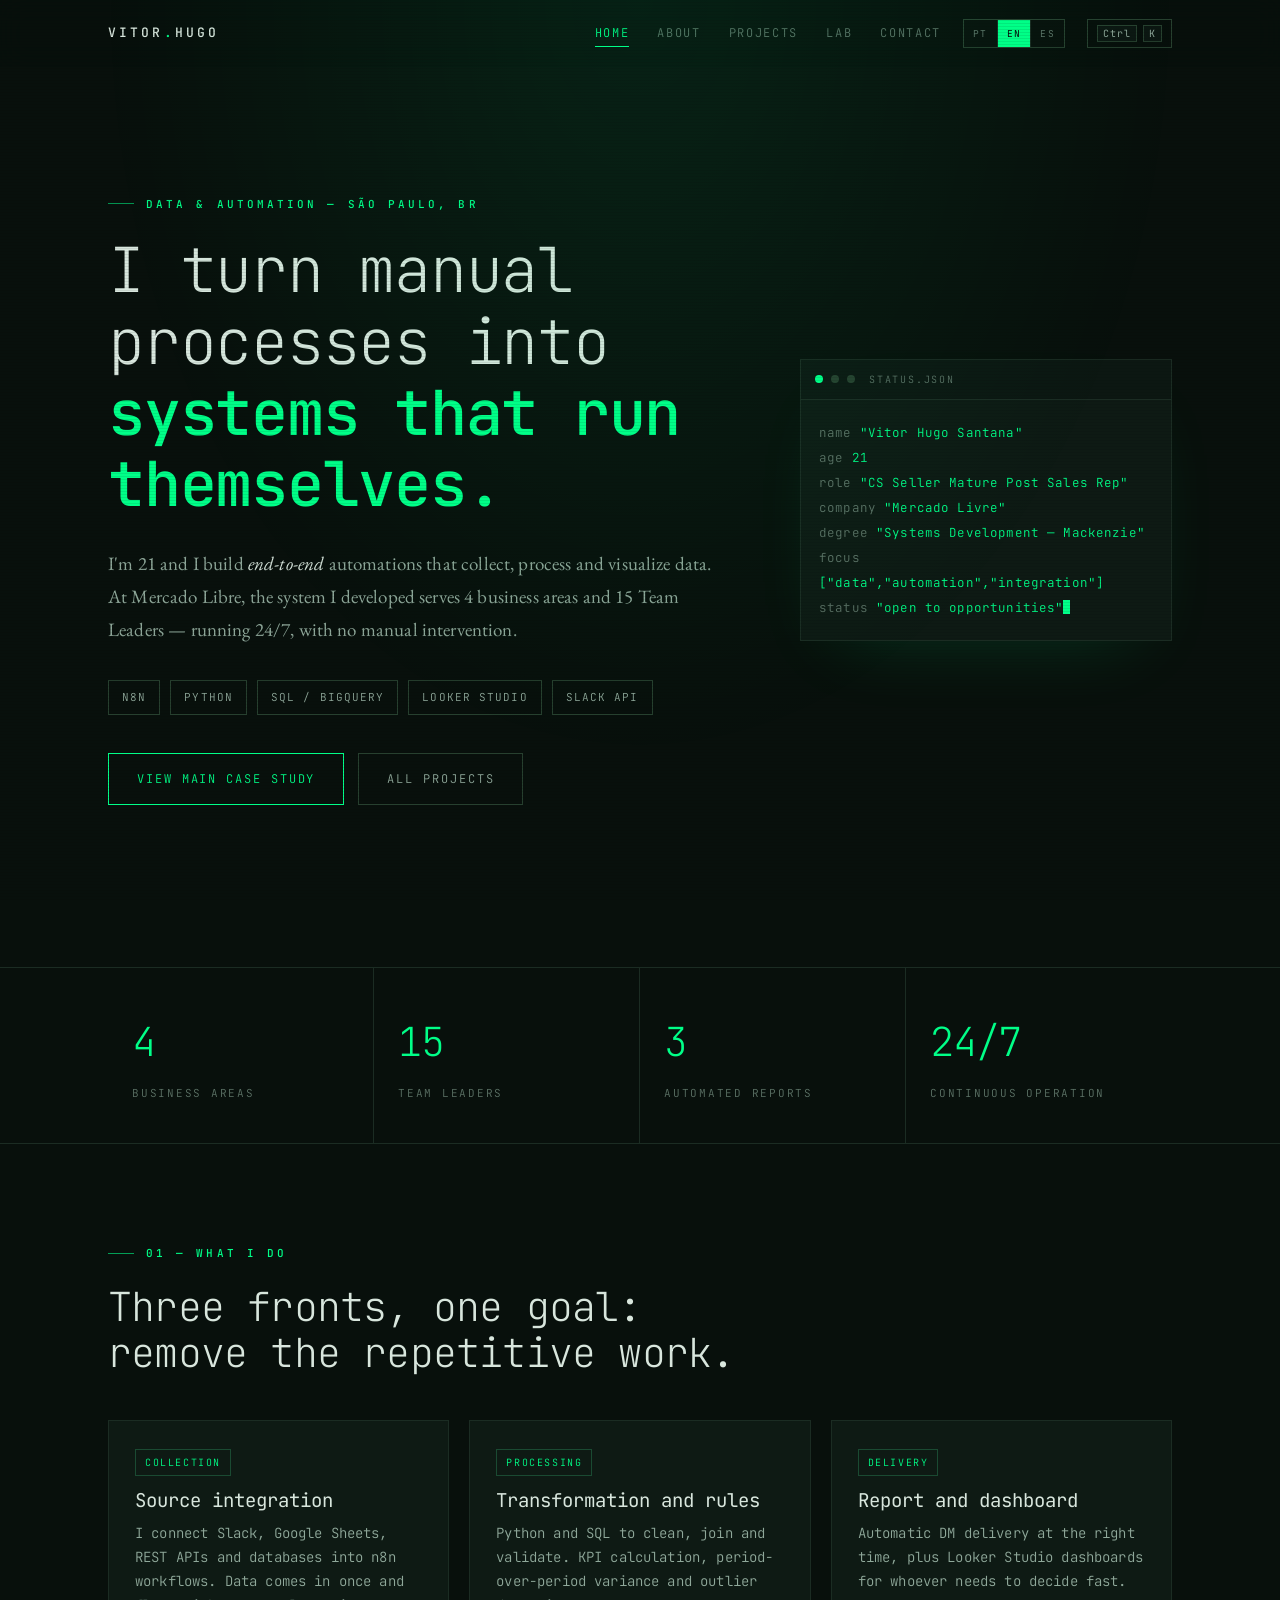
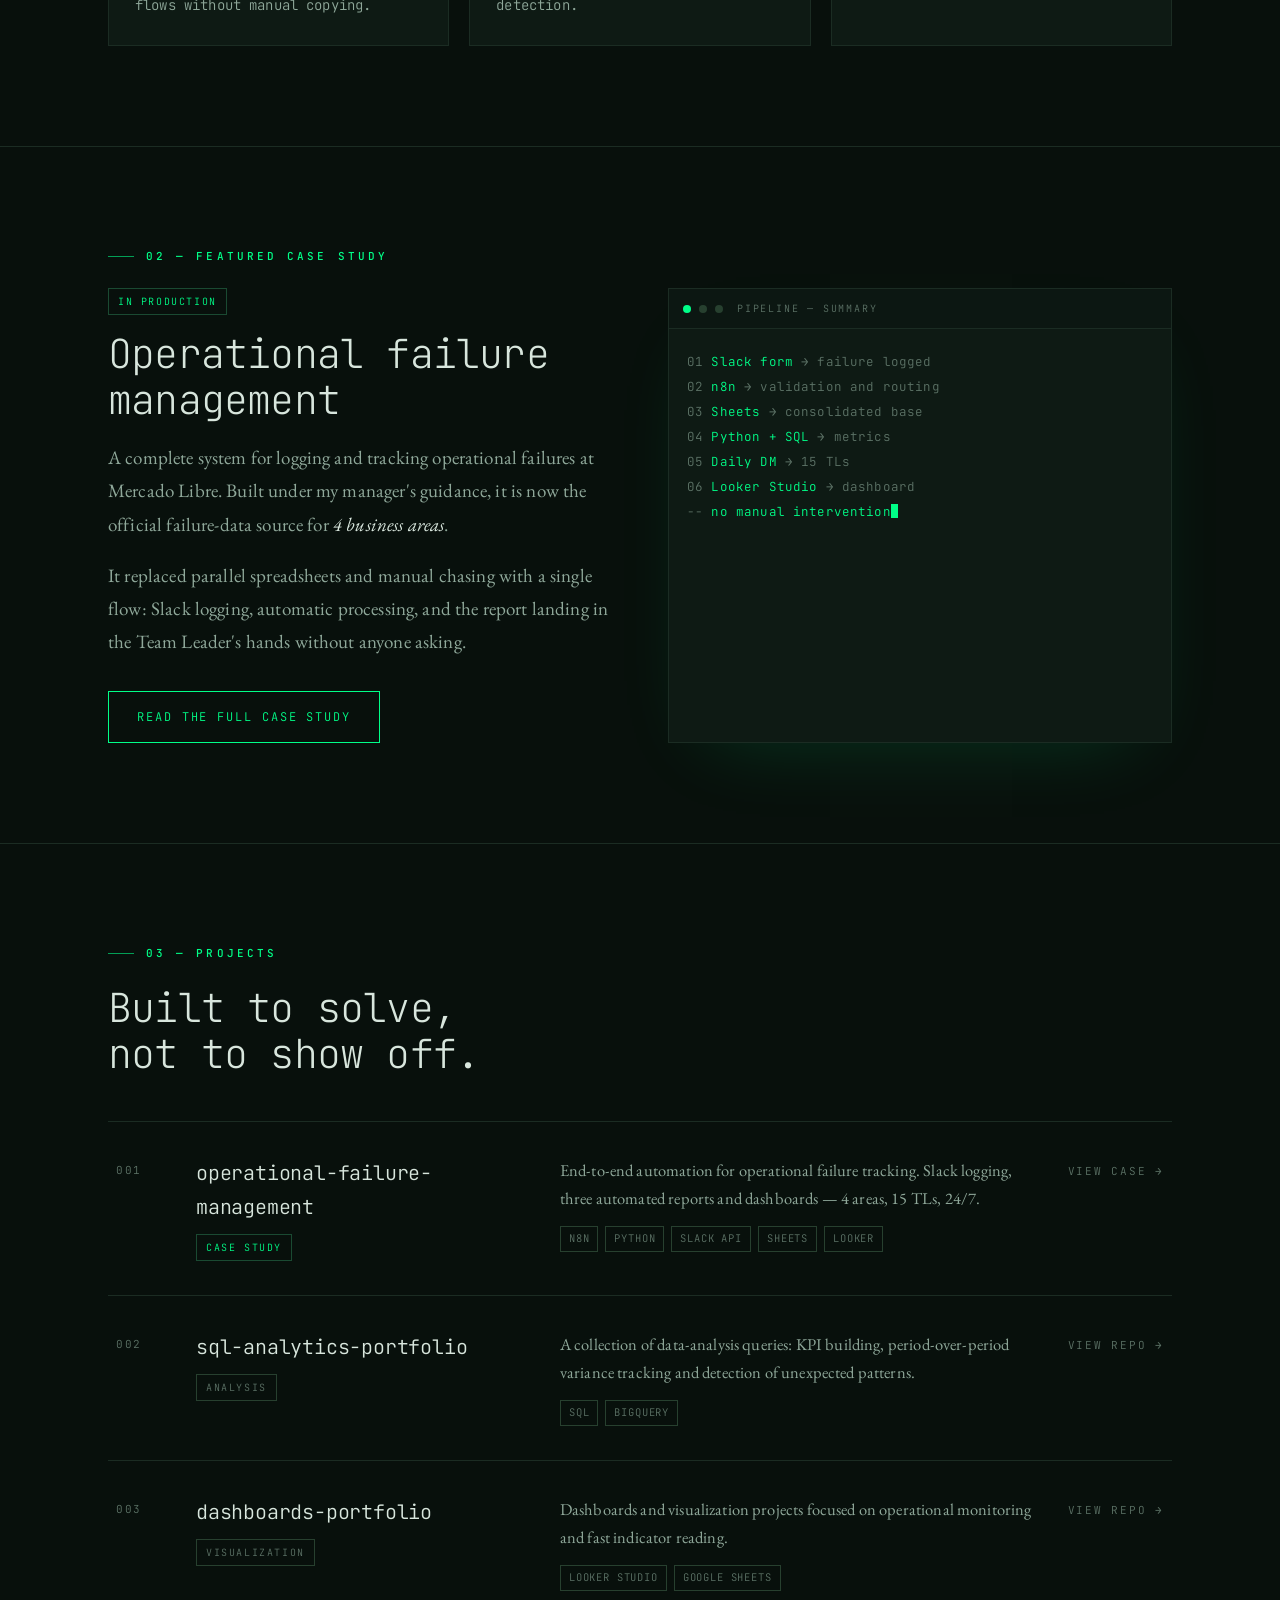
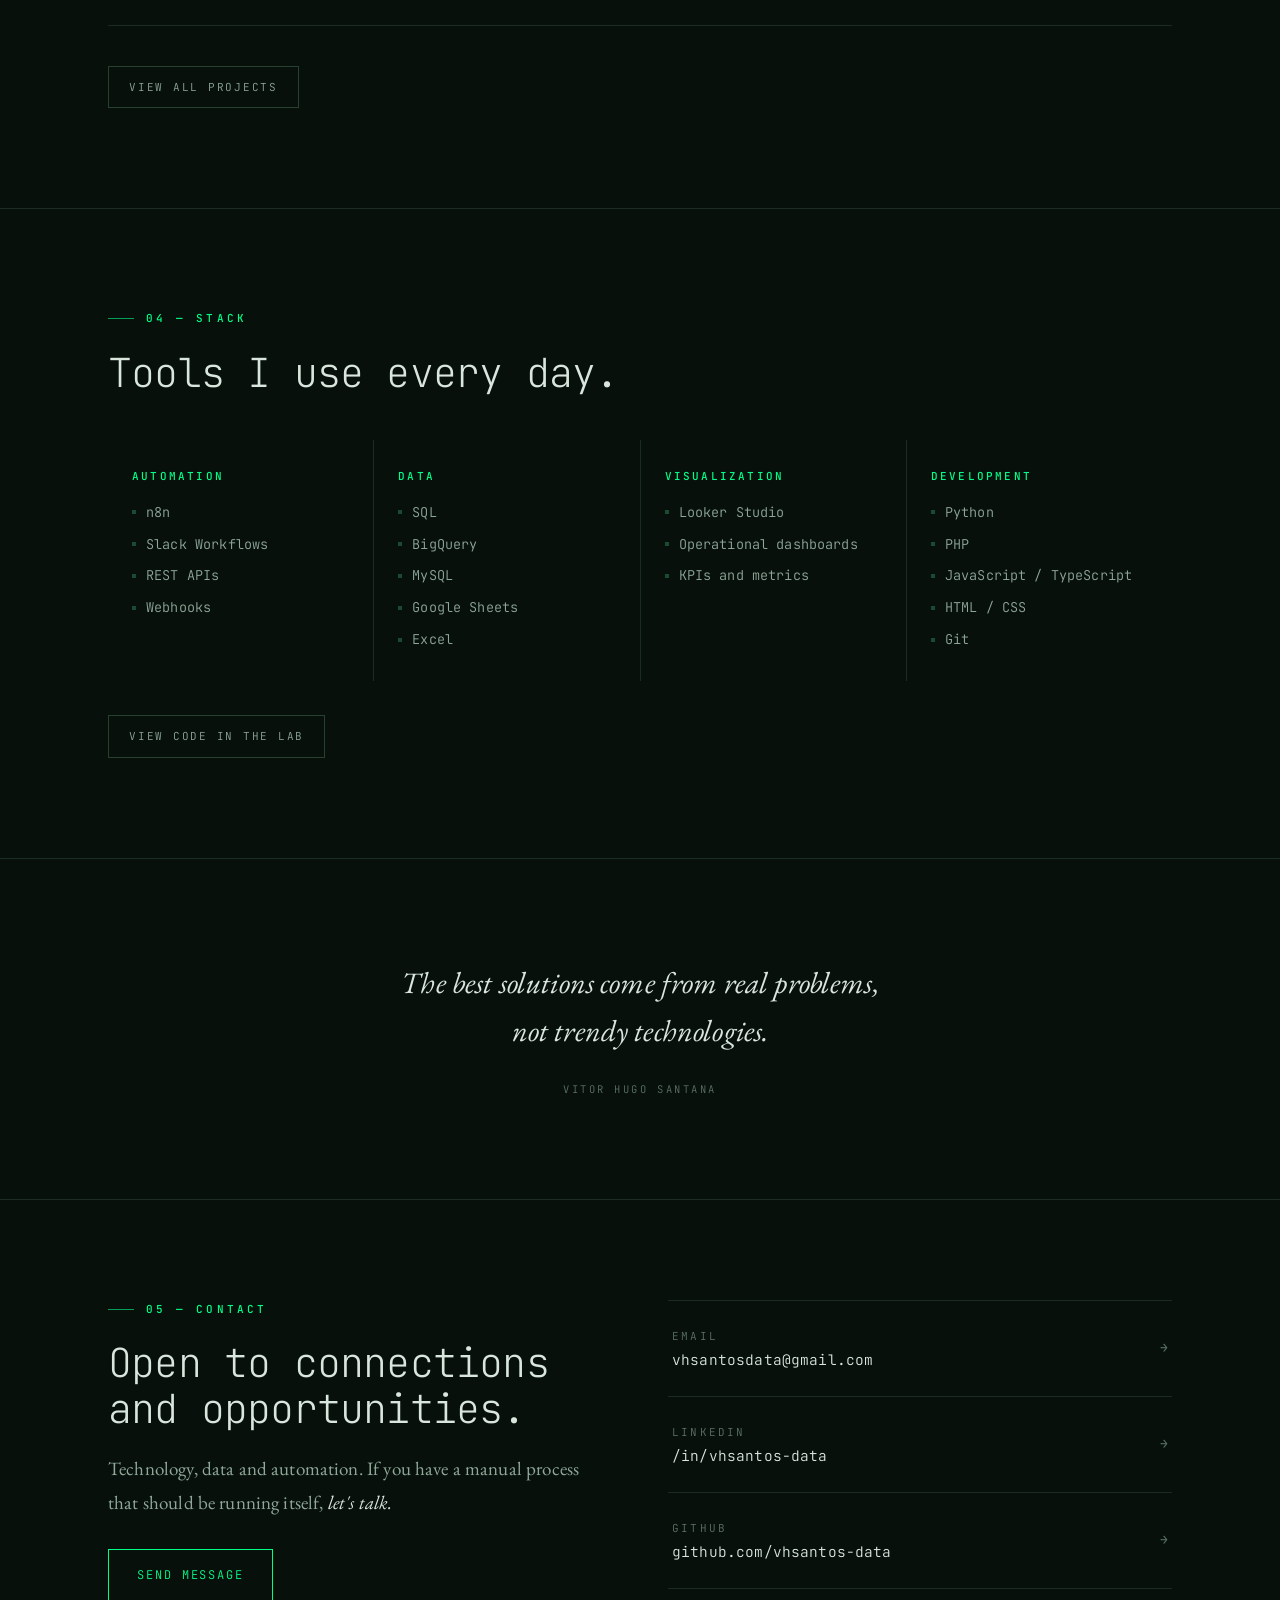
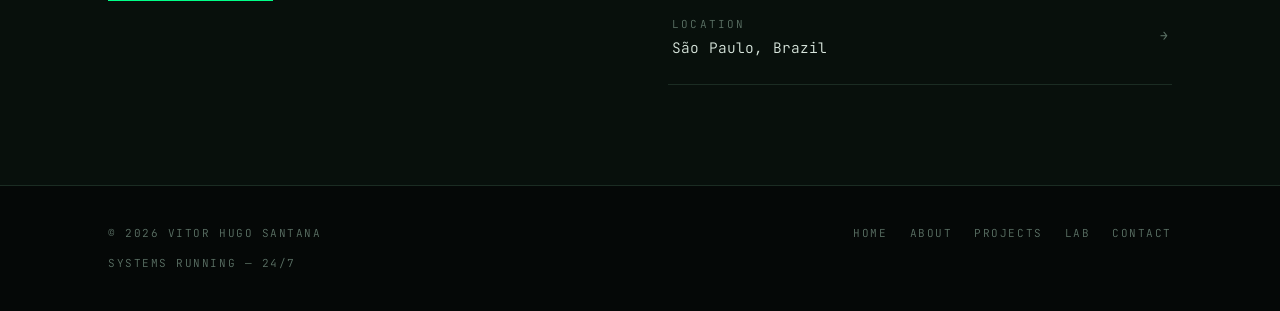
==== index.html @ fd53787e "feat: site do portfolio" ====
<!DOCTYPE html>
<html lang="pt-BR">
<head>
<meta charset="UTF-8">
<meta name="viewport" content="width=device-width, initial-scale=1">
<title>Vitor Hugo Santana — Dados &amp; Automação</title>
<meta name="description" content="Desenvolvedor focado em dados e automação. Transformo processos manuais em sistemas que rodam sozinhos. n8n, Python, SQL, BigQuery, Looker Studio.">
<meta name="author" content="Vitor Hugo Santana">
<meta name="theme-color" content="#08100c">
<link rel="canonical" href="https://vhsantos-data.github.io/">
<meta property="og:title" content="Vitor Hugo Santana — Dados &amp; Automação">
<meta property="og:description" content="Sistemas de automação end-to-end: n8n, Python, SQL, BigQuery, Looker Studio.">
<meta property="og:type" content="website">
<meta property="og:url" content="https://vhsantos-data.github.io/">
<meta property="og:image" content="https://vhsantos-data.github.io/assets/og.png">
<meta property="og:locale" content="pt_BR">
<meta name="twitter:card" content="summary_large_image">
<link rel="preconnect" href="https://fonts.googleapis.com">
<link rel="preconnect" href="https://fonts.gstatic.com" crossorigin>
<link href="https://fonts.googleapis.com/css2?family=JetBrains+Mono:wght@200;300;400;500;700&family=EB+Garamond:ital,wght@0,400;0,500;1,400&display=swap" rel="stylesheet">
<link rel="stylesheet" href="assets/css/core.css">
<link rel="stylesheet" href="/assets/css/fun.css">
<script src="/assets/js/fun.js" defer></script>
</head>
<body data-email="vhsantosdata@gmail.com">

<a href="#main" class="skip">Pular para o conteúdo</a>
<div id="prog"></div>

<header id="hd">
  <div class="wrap navbar">
    <a href="index.html" class="brand">VITOR<span>.</span>HUGO</a>
    <nav class="navlinks" id="nav">
      <a href="index.html">Home</a>
      <a href="sobre.html">Sobre</a>
      <a href="projetos.html">Projetos</a>
      <a href="lab.html">Lab</a>
      <a href="contato.html">Contato</a>
    </nav>
    <button class="kbd-hint" data-cmdk-open type="button" aria-label="Abrir navegação rápida">
      <kbd>Ctrl</kbd><kbd>K</kbd>
    </button>
    <button class="burger" id="burger" aria-label="Abrir menu" aria-expanded="false">
      <i></i><i></i><i></i>
    </button>
  </div>
</header>

<main id="main">

 <!-- ============ HERO ============ -->
  <section class="hero" id="top">
    <div class="wrap hero-grid">
      <div>
        <div class="eyebrow rv">Dados &amp; Automação — São Paulo, BR</div>
        <h1 class="rv" data-d="1">
          Transformo processos manuais em
          <b>sistemas que rodam sozinhos.</b>
        </h1>
        <p class="lead rv" data-d="2">
          Tenho 21 anos e construo automações <em>end-to-end</em> que coletam, processam e
          visualizam dados. No Mercado Livre, o sistema que desenvolvi atende
          4 áreas da operação e 15 Team Leaders — rodando 24/7, sem intervenção manual.
        </p>
        <div class="hero-meta rv" data-d="2">
          <span class="chip">n8n</span>
          <span class="chip">Python</span>
          <span class="chip">SQL / BigQuery</span>
          <span class="chip">Looker Studio</span>
          <span class="chip">Slack API</span>
        </div>
        <div class="cta-row rv" data-d="3">
          <a class="btn" href="cases/falhas-operacionais.html"><span>Ver o case principal</span></a>
          <a class="btn ghost" href="projetos.html"><span>Todos os projetos</span></a>
        </div>
      </div>

      <div class="terminal rv" data-d="2">
        <div class="term-bar">
          <span class="dot on"></span><span class="dot"></span><span class="dot"></span>
          <span class="term-title">status.json</span>
        </div>
        <div class="term-body">
          <div><span class="k">nome</span> <span class="v">"Vitor Hugo Santana"</span></div>
          <div><span class="k">idade</span> <span class="v">21</span></div>
          <div><span class="k">cargo</span> <span class="v">"CS Seller Mature Post Sales Rep"</span></div>
          <div><span class="k">empresa</span> <span class="v">"Mercado Livre"</span></div>
          <div><span class="k">curso</span> <span class="v">"Desenv. de Sistemas — Mackenzie"</span></div>
          <div><span class="k">foco</span> <span class="v">["dados","automação","integração"]</span></div>
          <div><span class="k">status</span> <span class="v">"aberto a oportunidades"</span><span class="caret"></span></div>
        </div>
      </div>
    </div>
  </section>

  <!-- ============ MÉTRICAS ============ -->
  <section class="metrics">
    <div class="wrap">
      <div class="metrics-grid">
        <div class="metric rv">
          <div class="num" data-count="4">0</div>
          <div class="lbl">Áreas atendidas</div>
        </div>
        <div class="metric rv" data-d="1">
          <div class="num" data-count="15">0</div>
          <div class="lbl">Team Leaders</div>
        </div>
        <div class="metric rv" data-d="2">
          <div class="num" data-count="3">0</div>
          <div class="lbl">Relatórios automáticos</div>
        </div>
        <div class="metric rv" data-d="3">
          <div class="num" data-count="24" data-suffix="/7">0</div>
          <div class="lbl">Operação contínua</div>
        </div>
      </div>
    </div>
  </section>

  <!-- ============ O QUE EU FAÇO ============ -->
  <section>
    <div class="wrap">
      <div class="eyebrow rv">01 — O que eu faço</div>
      <h2 class="rv" data-d="1">Três frentes, um objetivo:<br>remover o trabalho repetitivo.</h2>

      <div class="grid-3 rv" data-d="2" style="margin-top:44px">
        <div class="card">
          <span class="tag">Coleta</span>
          <h3 style="margin-top:14px">Integração de fontes</h3>
          <p>
            Conecto Slack, Google Sheets, APIs REST e bancos de dados em fluxos
            no n8n. O dado entra uma vez e circula sem cópia manual.
          </p>
        </div>
        <div class="card">
          <span class="tag">Processamento</span>
          <h3 style="margin-top:14px">Tratamento e regras</h3>
          <p>
            Python e SQL para limpar, cruzar e validar. Cálculo de KPIs,
            variação entre períodos e detecção de padrões fora da curva.
          </p>
        </div>
        <div class="card">
          <span class="tag">Entrega</span>
          <h3 style="margin-top:14px">Relatório e dashboard</h3>
          <p>
            Envio automático por DM no horário certo e dashboards em Looker
            Studio para quem precisa decidir rápido.
          </p>
        </div>
      </div>
    </div>
  </section>

  <!-- ============ CASE DESTAQUE ============ -->
  <section style="border-top:1px solid var(--line)">
    <div class="wrap">
      <div class="eyebrow rv">02 — Case em destaque</div>

      <div class="about-grid rv" data-d="1" style="margin-top:10px">
        <div>
          <span class="tag">Em produção</span>
          <h2 style="margin-top:16px">Gestão de falhas operacionais</h2>
          <p class="lead">
            Sistema completo de registro e acompanhamento de falhas no Mercado Livre.
            Desenvolvido com direcionamento do meu gestor, hoje é a fonte oficial de
            dados de falha de <em>4 áreas da operação</em>.
          </p>
          <p class="lead">
            Substituiu planilhas paralelas e cobrança manual por um fluxo único:
            registro via Slack, processamento automático e relatório na mão do
            Team Leader sem ninguém pedir.
          </p>
          <div class="cta-row" style="margin-top:32px">
            <a class="btn" href="cases/falhas-operacionais.html"><span>Ler o case completo</span></a>
          </div>
        </div>

        <div class="terminal">
          <div class="term-bar">
            <span class="dot on"></span><span class="dot"></span><span class="dot"></span>
            <span class="term-title">pipeline — resumo</span>
          </div>
          <div class="term-body">
            <div><span class="k">01</span> <span class="v">Slack form</span> <span class="k">→ registro da falha</span></div>
            <div><span class="k">02</span> <span class="v">n8n</span> <span class="k">→ validação e roteamento</span></div>
            <div><span class="k">03</span> <span class="v">Sheets</span> <span class="k">→ base consolidada</span></div>
            <div><span class="k">04</span> <span class="v">Python + SQL</span> <span class="k">→ métricas</span></div>
            <div><span class="k">05</span> <span class="v">DM diária</span> <span class="k">→ 15 TLs</span></div>
            <div><span class="k">06</span> <span class="v">Looker Studio</span> <span class="k">→ dashboard</span></div>
            <div><span class="k">--</span> <span class="v">sem intervenção manual</span><span class="caret"></span></div>
          </div>
        </div>
      </div>
    </div>
  </section>

  <!-- ============ PROJETOS (prévia) ============ -->
  <section style="border-top:1px solid var(--line)">
    <div class="wrap">
      <div class="eyebrow rv">03 — Projetos</div>
      <h2 class="rv" data-d="1">Construído para resolver,<br>não para demonstrar.</h2>

      <div class="proj-list rv" data-d="2" style="margin-top:44px">

        <a class="proj" href="cases/falhas-operacionais.html">
          <div class="proj-idx">001</div>
          <div>
            <div class="proj-title">operational-failure-management</div>
            <span class="tag" style="margin-top:10px">Case study</span>
          </div>
          <div>
            <p class="proj-desc">
              Automação end-to-end para rastreamento de falhas operacionais.
              Registro via Slack, três relatórios automáticos e dashboards —
              4 áreas, 15 TLs, 24/7.
            </p>
            <div class="proj-stack">
              <i>n8n</i><i>Python</i><i>Slack API</i><i>Sheets</i><i>Looker</i>
            </div>
          </div>
          <div class="proj-link">Ver case →</div>
        </a>

        <a class="proj" href="https://github.com/vhsantos-data/sql-analytics-portfolio" target="_blank" rel="noopener">
          <div class="proj-idx">002</div>
          <div>
            <div class="proj-title">sql-analytics-portfolio</div>
            <span class="tag mute" style="margin-top:10px">Análise</span>
          </div>
          <div>
            <p class="proj-desc">
              Coleção de queries para análise de dados: construção de KPIs,
              acompanhamento de variação entre períodos e detecção de padrões
              fora do esperado.
            </p>
            <div class="proj-stack"><i>SQL</i><i>BigQuery</i></div>
          </div>
          <div class="proj-link">Ver repo →</div>
        </a>

        <a class="proj" href="https://github.com/vhsantos-data/dashboards-portfolio" target="_blank" rel="noopener">
          <div class="proj-idx">003</div>
          <div>
            <div class="proj-title">dashboards-portfolio</div>
            <span class="tag mute" style="margin-top:10px">Visualização</span>
          </div>
          <div>
            <p class="proj-desc">
              Dashboards e projetos de visualização voltados a monitoramento
              operacional e leitura rápida de indicadores.
            </p>
            <div class="proj-stack"><i>Looker Studio</i><i>Google Sheets</i></div>
          </div>
          <div class="proj-link">Ver repo →</div>
        </a>

      </div>

      <div class="cta-row rv" data-d="2" style="margin-top:40px">
        <a class="btn ghost sm" href="projetos.html"><span>Ver todos os projetos</span></a>
      </div>
    </div>
  </section>

  <!-- ============ STACK ============ -->
  <section style="border-top:1px solid var(--line)">
    <div class="wrap">
      <div class="eyebrow rv">04 — Stack</div>
      <h2 class="rv" data-d="1">Ferramentas que uso<br>no dia a dia.</h2>

      <div class="stack-grid rv" data-d="2" style="margin-top:44px">
        <div class="stack-col">
          <h4>Automação</h4>
          <ul>
            <li>n8n</li>
            <li>Slack Workflows</li>
            <li>REST APIs</li>
            <li>Webhooks</li>
          </ul>
        </div>
        <div class="stack-col">
          <h4>Dados</h4>
          <ul>
            <li>SQL</li>
            <li>BigQuery</li>
            <li>MySQL</li>
            <li>Google Sheets</li>
            <li>Excel</li>
          </ul>
        </div>
        <div class="stack-col">
          <h4>Visualização</h4>
          <ul>
            <li>Looker Studio</li>
            <li>Dashboards operacionais</li>
            <li>KPIs e métricas</li>
          </ul>
        </div>
        <div class="stack-col">
          <h4>Desenvolvimento</h4>
          <ul>
            <li>Python</li>
            <li>PHP</li>
            <li>JavaScript / TypeScript</li>
            <li>HTML / CSS</li>
            <li>Git</li>
          </ul>
        </div>
      </div>

      <div class="cta-row rv" data-d="3" style="margin-top:34px">
        <a class="btn ghost sm" href="lab.html"><span>Ver código no Lab</span></a>
      </div>
    </div>
  </section>

  <!-- ============ QUOTE ============ -->
  <section class="quote">
    <div class="wrap">
      <blockquote class="rv">
        As melhores soluções vêm de problemas reais,<br>não de tecnologias da moda.
      </blockquote>
      <cite class="rv" data-d="1">Vitor Hugo Santana</cite>
    </div>
  </section>

  <!-- ============ CTA FINAL ============ -->
  <section>
    <div class="wrap contact-grid">
      <div>
        <div class="eyebrow rv">05 — Contato</div>
        <h2 class="rv" data-d="1">Aberto a conexões<br>e oportunidades.</h2>
        <p class="lead rv" data-d="2" style="margin-top:20px">
          Tecnologia, dados e automação. Se você tem um processo manual que
          deveria rodar sozinho, <em>vamos conversar.</em>
        </p>
        <div class="cta-row rv" data-d="3" style="margin-top:30px">
          <a class="btn" href="contato.html"><span>Enviar mensagem</span></a>
        </div>
      </div>

      <div class="contact-list rv" data-d="2">
        <a href="mailto:vhsantosdata@gmail.com">
          <span>
            <span class="c-label">Email</span><br>
            <span class="c-value">vhsantosdata@gmail.com</span>
          </span>
          <span class="c-arrow">→</span>
        </a>
        <a href="https://www.linkedin.com/in/vhsantos-data" target="_blank" rel="noopener">
          <span>
            <span class="c-label">LinkedIn</span><br>
            <span class="c-value">/in/vhsantos-data</span>
          </span>
          <span class="c-arrow">→</span>
        </a>
        <a href="https://github.com/vhsantos-data" target="_blank" rel="noopener">
          <span>
            <span class="c-label">GitHub</span><br>
            <span class="c-value">github.com/vhsantos-data</span>
          </span>
          <span class="c-arrow">→</span>
        </a>
        <a href="#top">
          <span>
            <span class="c-label">Localização</span><br>
            <span class="c-value">São Paulo, Brasil</span>
          </span>
          <span class="c-arrow">→</span>
        </a>
      </div>
    </div>
  </section>

</main>

<footer>
  <div class="wrap foot">
    <div>
      <p>&copy; <span data-year>2026</span> Vitor Hugo Santana</p>
      <p class="stat" style="margin-top:12px">
        <span class="dot on"></span> Sistemas operando — 24/7
      </p>
    </div>
    <nav class="foot-nav">
      <a href="index.html">Home</a>
      <a href="sobre.html">Sobre</a>
      <a href="projetos.html">Projetos</a>
      <a href="lab.html">Lab</a>
      <a href="contato.html">Contato</a>
    </nav>
  </div>
</footer>

<!-- COMMAND PALETTE -->
<div class="cmdk" id="cmdk" role="dialog" aria-modal="true" aria-label="Navegação rápida">
  <div class="cmdk-box">
    <input type="text" placeholder="Buscar página ou ação..." aria-label="Buscar">
    <ul></ul>
    <div class="cmdk-foot">
      <span>↑↓ navegar</span><span>↵ abrir</span><span>esc fechar</span>
    </div>
  </div>
</div>

<script src="assets/js/i18n-dict.js" defer></script>
<script src="assets/js/i18n.js" defer></script>
<script src="assets/js/core.js" defer></script>
<link rel="stylesheet" href="assets/css/core.css">
<link rel="stylesheet" href="assets/css/fun.css">
</body>
</html>
---- assets/css/core.css ----
/* ============================================================
   CORE — tokens, layout, componentes
   Vitor Hugo Santana · portfolio
   ============================================================ */

/* ---------- TOKENS ---------- */
:root{
  --void:#050807;
  --bg:#08100c;
  --bg-raised:#0c1712;
  --bg-card:#0e1a14;
  --line:#1b2c23;
  --line-strong:#27402f;
  --fg:#d8e6dd;
  --fg-dim:#8fa89a;
  --fg-ghost:#5c7266;
  --accent:#00ff88;
  --accent-dim:#1a4a32;
  --accent-haze:rgba(0,255,136,.08);
  --warn:#ffb84d;
  --mono:'JetBrains Mono',ui-monospace,SFMono-Regular,monospace;
  --serif:'EB Garamond',Georgia,serif;
  --t-fast:180ms;
  --t-mid:420ms;
  --t-slow:900ms;
  --ease:cubic-bezier(.16,.84,.44,1);
  --measure:68ch;
  --nav-h:66px;
}

*,*::before,*::after{box-sizing:border-box;margin:0;padding:0}
html{scroll-behavior:smooth;-webkit-text-size-adjust:100%;scroll-padding-top:90px}
body{
  background:var(--bg);color:var(--fg);font-family:var(--mono);
  font-weight:300;font-size:15px;line-height:1.7;letter-spacing:.01em;
  overflow-x:hidden;min-height:100vh;
  display:flex;flex-direction:column;
}
main{flex:1}

/* scanlines + halo */
body::before{
  content:'';position:fixed;inset:0;pointer-events:none;z-index:9990;
  background:repeating-linear-gradient(180deg,rgba(0,0,0,0) 0 2px,rgba(0,0,0,.16) 2px 3px);
  opacity:.5;mix-blend-mode:multiply;
}
body::after{
  content:'';position:fixed;inset:0;pointer-events:none;z-index:9989;
  background:radial-gradient(ellipse at 50% 0%,var(--accent-haze),transparent 60%);
}
/* easter egg: modo CRT intenso */
body.crt::before{opacity:.95;animation:crtRoll 8s linear infinite}
@keyframes crtRoll{to{background-position:0 300px}}

::selection{background:var(--accent-dim);color:#eafff3}
a{color:inherit;text-decoration:none}
img,svg{max-width:100%;display:block}
:focus-visible{outline:1px solid var(--accent);outline-offset:3px}
.skip{
  position:absolute;left:-9999px;top:0;z-index:9997;
  background:var(--accent);color:var(--void);
  font-size:11px;letter-spacing:.14em;text-transform:uppercase;padding:14px 20px;
}
.skip:focus{left:0}
/* ---------- TIPOGRAFIA ---------- */
h1,h2,h3,h4{font-family:var(--mono);font-weight:200;letter-spacing:-.02em;line-height:1.15}
h1{font-size:clamp(34px,5.4vw,62px)}
h2{font-size:clamp(26px,3.6vw,40px);margin-bottom:18px}
h3{font-size:19px;font-weight:400;letter-spacing:0}
h4{font-size:15px;font-weight:400;letter-spacing:.02em}
.lead{font-family:var(--serif);font-size:19px;line-height:1.75;color:var(--fg-dim);max-width:var(--measure)}
.lead em{color:var(--fg);font-style:italic}
.lead+.lead{margin-top:18px}
.prose{font-family:var(--serif);font-size:17.5px;line-height:1.8;color:var(--fg-dim);max-width:var(--measure)}
.prose p+p{margin-top:16px}
.prose strong{color:var(--fg);font-weight:500}

/* ---------- LAYOUT ---------- */
.wrap{width:100%;max-width:1120px;margin:0 auto;padding:0 28px}
.wrap-narrow{max-width:800px}
section{padding:100px 0;position:relative}
.eyebrow{
  font-size:11px;text-transform:uppercase;letter-spacing:.28em;
  color:var(--accent);font-weight:500;margin-bottom:22px;
  display:flex;align-items:center;gap:12px;
}
.eyebrow::before{content:'';width:26px;height:1px;background:var(--accent);opacity:.6}
.divider{height:1px;background:var(--line);border:0;margin:0}

/* ---------- SCROLL PROGRESS ---------- */
#prog{
  position:fixed;top:0;left:0;height:2px;width:0%;
  background:var(--accent);z-index:950;
  box-shadow:0 0 12px var(--accent);
  transition:width 90ms linear;
}

/* ---------- NAV ---------- */
header{
  position:fixed;top:0;left:0;right:0;z-index:900;
  backdrop-filter:blur(14px);background:rgba(8,16,12,.72);
  border-bottom:1px solid transparent;
  transition:border-color var(--t-mid) var(--ease),background var(--t-mid);
}
header.scrolled{border-bottom-color:var(--line);background:rgba(5,8,7,.92)}
.navbar{display:flex;align-items:center;gap:22px;height:var(--nav-h)}
.brand{font-size:13px;letter-spacing:.24em;text-transform:uppercase;font-weight:500;margin-right:auto}
.brand span{color:var(--accent)}
.navlinks{display:flex;gap:28px;align-items:center}
.navlinks a{
  font-size:12px;text-transform:uppercase;letter-spacing:.14em;color:var(--fg-ghost);
  transition:color var(--t-fast);position:relative;padding:4px 0;
}
.navlinks a::after{
  content:'';position:absolute;left:0;bottom:0;width:0;height:1px;
  background:var(--accent);transition:width var(--t-mid) var(--ease);
}
.navlinks a:hover{color:var(--fg)}
.navlinks a:hover::after{width:100%}
.navlinks a.active{color:var(--accent)}
.navlinks a.active::after{width:100%}
.kbd-hint{
  display:flex;align-items:center;gap:6px;font-size:10px;letter-spacing:.1em;
  color:var(--fg-ghost);border:1px solid var(--line-strong);padding:5px 9px;
  cursor:pointer;transition:border-color var(--t-fast),color var(--t-fast);
  background:transparent;font-family:var(--mono);
}
.kbd-hint:hover{border-color:var(--accent);color:var(--accent)}
kbd{
  font-family:var(--mono);font-size:10px;background:var(--bg-raised);
  border:1px solid var(--line-strong);padding:1px 5px;color:var(--fg-dim);
}

/* ---------- SELETOR DE IDIOMA ---------- */
.langbar{display:flex;gap:1px;background:var(--line);border:1px solid var(--line-strong);flex:0 0 auto}.langbtn{
  font-family:var(--mono);font-size:9.5px;letter-spacing:.14em;
  background:var(--bg);border:0;color:var(--fg-ghost);
  padding:7px 9px;cursor:pointer;transition:all var(--t-fast);
}
.langbtn:hover{color:var(--fg);background:var(--bg-raised)}
.langbtn.on{color:var(--void);background:var(--accent)}
@media (max-width:680px){
  .langbar{margin-right:10px}
  .langbtn{padding:6px 7px}
}

.burger{display:none;background:none;border:0;cursor:pointer;flex-direction:column;gap:5px;padding:8px}
.burger i{display:block;width:22px;height:1px;background:var(--fg);transition:transform var(--t-fast),opacity var(--t-fast)}
.burger.open i:nth-child(1){transform:translateY(6px) rotate(45deg)}
.burger.open i:nth-child(2){opacity:0}
.burger.open i:nth-child(3){transform:translateY(-6px) rotate(-45deg)}

/* ---------- HERO ---------- */
.hero{min-height:100vh;display:flex;align-items:center;padding-top:var(--nav-h)}
.hero-grid{display:grid;grid-template-columns:1.35fr .8fr;gap:64px;align-items:center;width:100%}
.hero h1{margin:16px 0 26px}
.hero h1 b{font-weight:500;color:var(--accent)}
.hero-meta{display:flex;flex-wrap:wrap;gap:10px;margin:34px 0 38px}

/* páginas internas (sem hero full-screen) */
.page-head{padding:140px 0 60px;border-bottom:1px solid var(--line)}
.page-head h1{font-size:clamp(30px,4.6vw,52px);margin-bottom:18px}

/* ---------- SOBRE ---------- */
.about-grid{display:grid;grid-template-columns:1fr 1fr;gap:56px}

/* ---------- BOTÕES / CHIPS ---------- */
.btn{
  display:inline-block;font-family:var(--mono);font-size:12px;letter-spacing:.16em;
  text-transform:uppercase;padding:15px 28px;border:1px solid var(--accent);
  color:var(--accent);background:transparent;cursor:pointer;
  position:relative;overflow:hidden;transition:color var(--t-mid);
}
.btn::before{
  content:'';position:absolute;inset:0;background:var(--accent);
  transform:translateY(101%);transition:transform var(--t-mid) var(--ease);
}
.btn>span{position:relative;z-index:1}
.btn:hover{color:var(--void)}
.btn:hover::before{transform:translateY(0)}
.btn.ghost{border-color:var(--line-strong);color:var(--fg-dim)}
.btn.ghost::before{background:var(--fg)}
.btn.ghost:hover{color:var(--void);border-color:var(--fg)}
.btn.sm{padding:11px 20px;font-size:11px}
.cta-row{display:flex;gap:14px;flex-wrap:wrap}

.chip{
  font-size:11px;letter-spacing:.1em;text-transform:uppercase;
  border:1px solid var(--line-strong);padding:7px 13px;color:var(--fg-dim);
  transition:border-color var(--t-fast),color var(--t-fast),transform var(--t-fast);
}
.chip:hover{border-color:var(--accent);color:var(--accent);transform:translateY(-2px)}
.chip-row{display:flex;flex-wrap:wrap;gap:10px}

.tag{
  display:inline-block;font-size:10px;letter-spacing:.16em;text-transform:uppercase;
  color:var(--accent);border:1px solid var(--accent-dim);padding:4px 9px;
}
.tag.warn{color:var(--warn);border-color:rgba(255,184,77,.3)}
.tag.mute{color:var(--fg-ghost);border-color:var(--line-strong)}

/* ---------- CARDS ---------- */
.card{
  border:1px solid var(--line);background:var(--bg-card);padding:28px 26px;
  transition:border-color var(--t-mid),transform var(--t-mid) var(--ease),background var(--t-mid);
}
.card:hover{border-color:var(--line-strong);background:var(--bg-raised);transform:translateY(-3px)}
.card h3{margin-bottom:10px}
.card p{font-size:14px;color:var(--fg-dim);line-height:1.7}
.grid-2{display:grid;grid-template-columns:repeat(2,1fr);gap:20px}
.grid-3{display:grid;grid-template-columns:repeat(3,1fr);gap:20px}
.grid-4{display:grid;grid-template-columns:repeat(4,1fr);gap:20px}

/* ---------- TERMINAL ---------- */
.terminal{border:1px solid var(--line);background:var(--bg-card);box-shadow:0 30px 80px -40px rgba(0,255,136,.18)}
.term-bar{display:flex;align-items:center;gap:8px;padding:11px 14px;border-bottom:1px solid var(--line);background:var(--bg-raised)}
.dot{width:8px;height:8px;border-radius:50%;background:var(--line-strong);flex:0 0 auto}
.dot.on{background:var(--accent);animation:pulse 2.6s ease-in-out infinite}
@keyframes pulse{0%,100%{opacity:.35}50%{opacity:1}}
.term-title{margin-left:6px;font-size:10px;letter-spacing:.18em;text-transform:uppercase;color:var(--fg-ghost)}
.term-body{padding:20px 18px;font-size:12.5px;line-height:2;overflow-x:auto}
.term-body .k{color:var(--fg-ghost)}
.term-body .v{color:var(--accent)}
.caret{display:inline-block;width:7px;height:14px;background:var(--accent);vertical-align:-2px;animation:blink 1.1s step-end infinite}
@keyframes blink{50%{opacity:0}}

/* ---------- MÉTRICAS ---------- */
.metrics{border-top:1px solid var(--line);border-bottom:1px solid var(--line);padding:0}
.metrics-grid{display:grid;grid-template-columns:repeat(4,1fr)}
.metric{padding:40px 24px;border-right:1px solid var(--line);transition:background var(--t-mid)}
.metric:last-child{border-right:0}
.metric:hover{background:var(--bg-raised)}
.metric .num{font-size:40px;font-weight:200;color:var(--accent);letter-spacing:-.03em;font-variant-numeric:tabular-nums}
.metric .lbl{font-size:11px;text-transform:uppercase;letter-spacing:.16em;color:var(--fg-ghost);margin-top:8px}

/* ---------- TIMELINE ---------- */
.timeline{border-left:1px solid var(--line);padding-left:26px}
.tl-item{position:relative;padding-bottom:34px}
.tl-item:last-child{padding-bottom:0}
.tl-item::before{
  content:'';position:absolute;left:-31px;top:7px;width:9px;height:9px;
  border:1px solid var(--accent);background:var(--bg);border-radius:50%;
}
.tl-item.now::before{background:var(--accent);box-shadow:0 0 0 4px var(--accent-haze)}
.tl-when{font-size:10.5px;letter-spacing:.18em;text-transform:uppercase;color:var(--accent);margin-bottom:5px}
.tl-role{font-size:16px;color:var(--fg);font-weight:400}
.tl-org{font-size:12.5px;color:var(--fg-ghost);margin-top:3px}
.tl-desc{font-size:13px;color:var(--fg-dim);margin-top:10px;line-height:1.7}

/* ---------- PROJETOS ---------- */
.filterbar{display:flex;flex-wrap:wrap;gap:9px;margin:34px 0 8px}
.fbtn{
  font-family:var(--mono);font-size:10.5px;letter-spacing:.14em;text-transform:uppercase;
  background:transparent;border:1px solid var(--line-strong);color:var(--fg-ghost);
  padding:8px 14px;cursor:pointer;transition:all var(--t-fast);
}
.fbtn:hover{color:var(--fg);border-color:var(--fg-ghost)}
.fbtn.on{color:var(--void);background:var(--accent);border-color:var(--accent)}
.fcount{font-size:10.5px;letter-spacing:.14em;text-transform:uppercase;color:var(--fg-ghost);margin-bottom:8px}

.proj-list{display:flex;flex-direction:column;border-top:1px solid var(--line)}
.proj{
  display:grid;grid-template-columns:52px 1.4fr 2fr auto;gap:28px;align-items:start;
  padding:34px 8px;border-bottom:1px solid var(--line);
  transition:background var(--t-mid) var(--ease),padding-left var(--t-mid) var(--ease),opacity var(--t-mid);
}
.proj:hover{background:var(--bg-raised);padding-left:20px}
.proj.hide{display:none}
.proj-idx{font-size:11px;color:var(--fg-ghost);letter-spacing:.14em;padding-top:5px;font-variant-numeric:tabular-nums}
.proj:hover .proj-idx{color:var(--accent)}
.proj-title{font-size:20px;font-weight:300;letter-spacing:-.01em}
.proj-desc{font-family:var(--serif);font-size:16.5px;color:var(--fg-dim);line-height:1.7}
.proj-stack{display:flex;flex-wrap:wrap;gap:7px;margin-top:14px}
.proj-stack i{
  font-style:normal;font-size:10.5px;letter-spacing:.08em;text-transform:uppercase;
  color:var(--fg-ghost);border:1px solid var(--line-strong);padding:3px 8px;
}
.proj-link{
  font-size:11px;letter-spacing:.16em;text-transform:uppercase;color:var(--fg-ghost);
  white-space:nowrap;padding-top:6px;transition:color var(--t-fast),transform var(--t-fast);
}
.proj:hover .proj-link{color:var(--accent);transform:translateX(4px)}

/* ---------- STACK ---------- */
.stack-grid{display:grid;grid-template-columns:repeat(4,1fr);gap:1px;background:var(--line)}
.stack-col{background:var(--bg);padding:30px 24px;transition:background var(--t-mid)}
.stack-col:hover{background:var(--bg-raised)}
.stack-col h4{font-size:11px;letter-spacing:.2em;text-transform:uppercase;color:var(--accent);font-weight:500;margin-bottom:18px}
.stack-col ul{list-style:none;display:flex;flex-direction:column;gap:9px}
.stack-col li{font-size:13.5px;color:var(--fg-dim);display:flex;align-items:center;gap:10px;transition:color var(--t-fast)}
.stack-col li::before{content:'';width:4px;height:4px;background:var(--accent-dim);flex:0 0 auto;transition:background var(--t-fast)}
.stack-col li:hover{color:var(--fg)}
.stack-col li:hover::before{background:var(--accent)}

/* barra de nível */
.skill{margin-bottom:18px}
.skill-top{display:flex;justify-content:space-between;align-items:baseline;margin-bottom:7px}
.skill-name{font-size:13px;color:var(--fg)}
.skill-lvl{font-size:10px;letter-spacing:.16em;text-transform:uppercase;color:var(--fg-ghost)}
.skill-bar{height:2px;background:var(--line);position:relative;overflow:hidden}
.skill-fill{position:absolute;inset:0 auto 0 0;width:0;background:var(--accent);transition:width 1.2s var(--ease)}
.in .skill-fill{width:var(--w,60%)}

/* ---------- CODE / LAB ---------- */
.tabs{display:flex;gap:1px;background:var(--line);border:1px solid var(--line);border-bottom:0}
.tab{
  flex:1;font-family:var(--mono);font-size:11px;letter-spacing:.14em;text-transform:uppercase;
  background:var(--bg);border:0;color:var(--fg-ghost);padding:14px 10px;cursor:pointer;
  transition:background var(--t-fast),color var(--t-fast);
}
.tab:hover{color:var(--fg);background:var(--bg-raised)}
.tab.on{color:var(--accent);background:var(--bg-card)}
.panel{display:none;border:1px solid var(--line);background:var(--bg-card)}
.panel.on{display:block}
.panel-head{
  display:flex;justify-content:space-between;align-items:center;gap:14px;
  padding:13px 16px;border-bottom:1px solid var(--line);background:var(--bg-raised);
}
.panel-file{font-size:10.5px;letter-spacing:.16em;text-transform:uppercase;color:var(--fg-ghost)}
.copybtn{
  font-family:var(--mono);font-size:10px;letter-spacing:.14em;text-transform:uppercase;
  background:transparent;border:1px solid var(--line-strong);color:var(--fg-dim);
  padding:6px 11px;cursor:pointer;transition:all var(--t-fast);
}
.copybtn:hover{border-color:var(--accent);color:var(--accent)}
.copybtn.done{border-color:var(--accent);color:var(--void);background:var(--accent)}
pre{
  margin:0;padding:22px 18px;overflow-x:auto;font-family:var(--mono);
  font-size:12.5px;line-height:1.85;color:var(--fg-dim);
}
pre code{white-space:pre}
.c-key{color:#7ee8b0}
.c-str{color:#b9e88f}
.c-num{color:var(--warn)}
.c-com{color:var(--fg-ghost);font-style:italic}
.c-fn{color:var(--accent)}

/* ---------- CASE STUDY ---------- */
.case-hero{padding:130px 0 70px;border-bottom:1px solid var(--line)}
.crumb{font-size:10.5px;letter-spacing:.2em;text-transform:uppercase;color:var(--fg-ghost);margin-bottom:26px}
.crumb a:hover{color:var(--accent)}
.kv{display:grid;grid-template-columns:repeat(4,1fr);gap:1px;background:var(--line);margin-top:44px}
.kv div{background:var(--bg);padding:22px 20px}
.kv dt{font-size:10px;letter-spacing:.18em;text-transform:uppercase;color:var(--fg-ghost);margin-bottom:8px}
.kv dd{font-size:15px;color:var(--fg)}
.flow{border:1px solid var(--line);background:var(--bg-card);padding:34px 24px;overflow-x:auto}
.flow svg{min-width:720px;margin:0 auto}
.flow-legend{display:flex;gap:22px;flex-wrap:wrap;margin-top:22px;font-size:11px;color:var(--fg-ghost)}
.flow-legend span{display:flex;align-items:center;gap:8px}
.swatch{width:11px;height:11px;flex:0 0 auto;border:1px solid var(--line-strong)}

/* animação do fluxo n8n */
.flow-node{opacity:0;animation:nodeIn .5s var(--ease) forwards}
.flow-edge{stroke-dasharray:4 4;animation:dash 1.6s linear infinite}
@keyframes nodeIn{to{opacity:1}}
@keyframes dash{to{stroke-dashoffset:-16}}
.pulse-dot{animation:travel 3.4s var(--ease) infinite}
@keyframes travel{0%{opacity:0}8%{opacity:1}92%{opacity:1}100%{opacity:0}}

/* passos numerados */
.steps{counter-reset:s;border-top:1px solid var(--line)}
.step{
  counter-increment:s;display:grid;grid-template-columns:56px 1fr;gap:24px;
  padding:30px 6px;border-bottom:1px solid var(--line);transition:background var(--t-mid);
}
.step:hover{background:var(--bg-raised)}
.step::before{
  content:counter(s,decimal-leading-zero);
  font-size:11px;letter-spacing:.14em;color:var(--accent);padding-top:6px;
}
.step h3{margin-bottom:8px}
.step p{font-family:var(--serif);font-size:16px;color:var(--fg-dim);line-height:1.7;max-width:62ch}

/* antes/depois */
.ba{display:grid;grid-template-columns:1fr 1fr;gap:1px;background:var(--line);border:1px solid var(--line)}
.ba>div{background:var(--bg);padding:28px 24px}
.ba h4{font-size:10.5px;letter-spacing:.2em;text-transform:uppercase;margin-bottom:16px}
.ba .before h4{color:var(--warn)}
.ba .after h4{color:var(--accent)}
.ba ul{list-style:none;display:flex;flex-direction:column;gap:11px}
.ba li{font-size:13.5px;color:var(--fg-dim);display:flex;gap:11px;line-height:1.6}
.ba li::before{content:'';width:4px;height:4px;margin-top:9px;flex:0 0 auto;background:var(--line-strong)}
.ba .after li::before{background:var(--accent)}
.ba .before li::before{background:var(--warn)}

/* ---------- QUOTE ---------- */
.quote{border-top:1px solid var(--line);border-bottom:1px solid var(--line);text-align:center}
.quote blockquote{
  font-family:var(--serif);font-style:italic;font-size:clamp(20px,3vw,30px);
  line-height:1.6;color:var(--fg);max-width:58ch;margin:0 auto;font-weight:400;
}
.quote cite{
  display:block;margin-top:26px;font-family:var(--mono);font-style:normal;
  font-size:10.5px;letter-spacing:.24em;text-transform:uppercase;color:var(--fg-ghost);
}

/* ---------- CONTATO / FORM ---------- */
.contact-grid{display:grid;grid-template-columns:1fr 1fr;gap:56px;align-items:start}
.contact-list{display:flex;flex-direction:column;border-top:1px solid var(--line)}
.contact-list a{
  display:flex;align-items:center;justify-content:space-between;gap:16px;
  padding:22px 4px;border-bottom:1px solid var(--line);
  transition:padding-left var(--t-mid) var(--ease),background var(--t-mid);
}
.contact-list a:hover{padding-left:16px;background:var(--bg-raised)}
.c-label{font-size:11px;letter-spacing:.2em;text-transform:uppercase;color:var(--fg-ghost)}
.c-value{font-size:14.5px;color:var(--fg)}
.contact-list a:hover .c-value{color:var(--accent)}
.c-arrow{color:var(--fg-ghost);font-size:13px;transition:transform var(--t-fast),color var(--t-fast)}
.contact-list a:hover .c-arrow{color:var(--accent);transform:translateX(5px)}

.field{margin-bottom:20px}
.field label{display:block;font-size:10.5px;letter-spacing:.18em;text-transform:uppercase;color:var(--fg-ghost);margin-bottom:9px}
.field input,.field textarea,.field select{
  width:100%;font-family:var(--mono);font-size:14px;color:var(--fg);
  background:var(--bg-card);border:1px solid var(--line);padding:14px 15px;
  transition:border-color var(--t-fast),background var(--t-fast);
}
.field input:focus,.field textarea:focus,.field select:focus{
  outline:0;border-color:var(--accent);background:var(--bg-raised);
}
.field textarea{resize:vertical;min-height:140px;line-height:1.7}
.field .err{font-size:11px;color:var(--warn);margin-top:7px;display:none}
.field.invalid input,.field.invalid textarea{border-color:var(--warn)}
.field.invalid .err{display:block}
.formnote{font-size:11.5px;color:var(--fg-ghost);margin-top:16px;line-height:1.6}
.formok{
  border:1px solid var(--accent-dim);background:var(--accent-haze);
  padding:20px;font-size:13.5px;color:var(--fg);display:none;margin-bottom:22px;
}
.formok.show{display:block}

/* ---------- COMMAND PALETTE ---------- */
.cmdk{
  position:fixed;inset:0;z-index:9995;display:none;
  background:rgba(5,8,7,.8);backdrop-filter:blur(6px);
  padding:14vh 20px 20px;
}
.cmdk.open{display:block;animation:fadeIn var(--t-fast) ease}
@keyframes fadeIn{from{opacity:0}to{opacity:1}}
.cmdk-box{
  max-width:520px;margin:0 auto;border:1px solid var(--line-strong);
  background:var(--bg-card);box-shadow:0 40px 90px -30px rgba(0,0,0,.8);
}
.cmdk input{
  width:100%;font-family:var(--mono);font-size:15px;color:var(--fg);
  background:transparent;border:0;border-bottom:1px solid var(--line);padding:18px 20px;
}
.cmdk input:focus{outline:0}
.cmdk input::placeholder{color:var(--fg-ghost)}
.cmdk ul{list-style:none;max-height:320px;overflow-y:auto}
.cmdk li{
  padding:14px 20px;display:flex;justify-content:space-between;align-items:center;gap:14px;
  cursor:pointer;border-bottom:1px solid var(--line);transition:background var(--t-fast);
}
.cmdk li:last-child{border-bottom:0}
.cmdk li.sel,.cmdk li:hover{background:var(--bg-raised)}
.cmdk li.sel .ci-name{color:var(--accent)}
.ci-name{font-size:14px;color:var(--fg)}
.ci-kind{font-size:10px;letter-spacing:.16em;text-transform:uppercase;color:var(--fg-ghost)}
.cmdk-foot{padding:11px 20px;border-top:1px solid var(--line);font-size:10px;letter-spacing:.12em;text-transform:uppercase;color:var(--fg-ghost);display:flex;gap:16px}

/* ---------- FOOTER ---------- */
footer{border-top:1px solid var(--line);padding:38px 0;background:var(--void);margin-top:auto}
.foot{display:flex;justify-content:space-between;align-items:flex-start;gap:34px;flex-wrap:wrap}
.foot-nav{display:flex;gap:22px;flex-wrap:wrap}
.foot-nav a{font-size:11px;letter-spacing:.14em;text-transform:uppercase;color:var(--fg-ghost);transition:color var(--t-fast)}
.foot-nav a:hover{color:var(--accent)}
.foot p{font-size:11px;letter-spacing:.14em;text-transform:uppercase;color:var(--fg-ghost)}
.foot .stat{display:flex;align-items:center;gap:9px}

/* ---------- 404 ---------- */
.nf{min-height:100vh;display:flex;align-items:center;justify-content:center;text-align:center;padding:100px 20px}
.nf .code{font-size:clamp(70px,16vw,170px);font-weight:200;color:var(--accent-dim);letter-spacing:-.04em;line-height:1}
.nf h1{margin:18px 0 16px}

/* ---------- REVEAL ---------- */
.rv{opacity:0;transform:translateY(26px);transition:opacity var(--t-slow) var(--ease),transform var(--t-slow) var(--ease)}
.rv.in{opacity:1;transform:none}
.rv[data-d="1"]{transition-delay:.09s}
.rv[data-d="2"]{transition-delay:.18s}
.rv[data-d="3"]{transition-delay:.27s}
.rv[data-d="4"]{transition-delay:.36s}

/* ---------- RESPONSIVO ---------- */
@media (max-width:1000px){
  .hero-grid,.about-grid,.contact-grid{grid-template-columns:1fr;gap:44px}
  .stack-grid,.grid-4{grid-template-columns:repeat(2,1fr)}
  .metrics-grid,.kv{grid-template-columns:repeat(2,1fr)}
  .grid-3{grid-template-columns:repeat(2,1fr)}
  .metric:nth-child(2){border-right:0}
  .metric:nth-child(-n+2){border-bottom:1px solid var(--line)}
  .proj{grid-template-columns:36px 1fr;gap:16px}
  .proj-link{grid-column:2;padding-top:14px}
  .kbd-hint{display:none}
}
@media (max-width:680px){
  section{padding:74px 0}
  .wrap{padding:0 20px}
  .navlinks{
    position:fixed;inset:var(--nav-h) 0 auto 0;background:rgba(5,8,7,.98);
    flex-direction:column;gap:0;padding:0;max-height:0;overflow:hidden;
    transition:max-height var(--t-mid) var(--ease);border-bottom:1px solid var(--line);
  }
  .navlinks.open{max-height:380px}
  .navlinks a{width:100%;padding:17px 20px;border-bottom:1px solid var(--line);font-size:13px}
  .burger{display:flex}
  .stack-grid,.grid-2,.grid-3,.grid-4,.metrics-grid,.kv,.ba{grid-template-columns:1fr}
  .metric{border-right:0;border-bottom:1px solid var(--line)}
  .tabs{flex-wrap:wrap}
  .tab{flex:1 1 40%}
  .step{grid-template-columns:1fr;gap:10px}
  .step::before{padding-top:0}
}

@media (prefers-reduced-motion:reduce){
  *{animation:none!important;transition-duration:.01ms!important}
  .rv{opacity:1;transform:none}
  .skill-fill{width:var(--w,60%)}
  .flow-node{opacity:1}
  .pulse-dot{display:none}
  html{scroll-behavior:auto}
}
---- assets/css/fun.css ----
/* ============================================================
   FUN.CSS — modos visuais alternativos
   Ativados via Ctrl+K. Estado salvo em localStorage.
   ============================================================ */

/* ---------- TEMA: ÂMBAR (terminal antigo) ---------- */
body.t-amber{
  --bg:#120c04;--void:#0a0702;--bg-raised:#1b1206;--bg-card:#1d1407;
  --line:#3a2a10;--line-strong:#553f18;
  --fg:#f5d9a0;--fg-dim:#c9a86a;--fg-ghost:#8a7344;
  --accent:#ffb000;--accent-dim:#4a3210;--accent-haze:rgba(255,176,0,.10);
}

/* ---------- TEMA: AZUL FRIO ---------- */
body.t-ice{
  --bg:#060b14;--void:#03060d;--bg-raised:#0b1422;--bg-card:#0d1728;
  --line:#1b2c44;--line-strong:#2a4468;
  --fg:#d6e4f7;--fg-dim:#8fa6c4;--fg-ghost:#5c7391;
  --accent:#4da6ff;--accent-dim:#153455;--accent-haze:rgba(77,166,255,.10);
}

/* ---------- TEMA: MAGENTA (vaporwave) ---------- */
body.t-vapor{
  --bg:#12061a;--void:#0a0310;--bg-raised:#1c0c28;--bg-card:#1f0e2d;
  --line:#3a1a4e;--line-strong:#5a2a76;
  --fg:#f2d9ff;--fg-dim:#c49ae0;--fg-ghost:#8f6ba8;
  --accent:#ff4dd2;--accent-dim:#4d1540;--accent-haze:rgba(255,77,210,.12);
}

/* ---------- TEMA: PAPEL (claro) ---------- */
body.t-paper{
  --bg:#f4f1ea;--void:#e8e3d8;--bg-raised:#ebe7dd;--bg-card:#fbf9f4;
  --line:#d8d2c4;--line-strong:#bfb6a3;
  --fg:#1d1a14;--fg-dim:#5a5348;--fg-ghost:#8a8274;
  --accent:#0f7a4a;--accent-dim:#c3e0d0;--accent-haze:rgba(15,122,74,.07);
}
body.t-paper::before{opacity:.12;mix-blend-mode:multiply}
body.t-paper::after{opacity:.5}
body.t-paper .dot.on{box-shadow:none}
body.t-paper #stats,
body.t-paper .funchip{background:rgba(251,249,244,.92)}

/* ---------- MODO CRT INTENSO ---------- */
body.crt::before{opacity:.95;animation:crtRoll 8s linear infinite}
@keyframes crtRoll{to{background-position:0 300px}}
body.crt{text-shadow:0 0 3px var(--accent-haze),0 0 12px rgba(0,0,0,.4)}
body.crt main{animation:crtFlicker 5s ease-in-out infinite}
@keyframes crtFlicker{
  0%,96%,100%{opacity:1}
  97%{opacity:.88}
  98%{opacity:1}
  99%{opacity:.93}
}
body.crt::after{
  background:
    radial-gradient(ellipse at 50% 50%,transparent 55%,rgba(0,0,0,.55) 100%),
    radial-gradient(ellipse at 50% 0%,var(--accent-haze),transparent 60%);
}

/* ---------- MODO INVERTIDO ---------- */
body.invert{filter:invert(1) hue-rotate(180deg)}
body.invert img,body.invert svg{filter:invert(1) hue-rotate(180deg)}

/* ---------- MODO ZEN (foco na leitura) ---------- */
body.zen::before,body.zen::after{display:none}
body.zen .langbar,body.zen .kbd-hint,body.zen #prog{display:none}
body.zen header{background:transparent;border-bottom-color:transparent}
body.zen .terminal,body.zen .flow,body.zen .metrics{opacity:.35;transition:opacity var(--t-mid)}
body.zen .terminal:hover,body.zen .flow:hover,body.zen .metrics:hover{opacity:1}
body.zen .prose,body.zen .lead{font-size:19px;line-height:1.9}
body.zen section{padding:120px 0}

/* ---------- MODO GLITCH ---------- */
body.glitch h1,body.glitch h2{position:relative;animation:glText 3.4s steps(1) infinite}
@keyframes glText{
  0%,88%,100%{transform:none;clip-path:none}
  89%{transform:translateX(-3px) skewX(-1deg)}
  91%{transform:translateX(4px);clip-path:inset(18% 0 52% 0)}
  93%{transform:translateX(-2px);clip-path:inset(62% 0 14% 0)}
  95%{transform:none;clip-path:none}
}
body.glitch .brand{animation:glShift 2.2s steps(1) infinite}
@keyframes glShift{
  0%,92%,100%{text-shadow:none}
  93%{text-shadow:-2px 0 #ff0044,2px 0 #00e5ff}
  95%{text-shadow:2px 0 #ff0044,-2px 0 #00e5ff}
}
body.glitch::before{animation:glScan 2.6s linear infinite}
@keyframes glScan{
  0%,80%{opacity:.5}
  85%{opacity:.9;transform:translateY(3px)}
  90%{opacity:.4;transform:translateY(-2px)}
  100%{opacity:.5;transform:none}
}

/* ---------- MODO WIREFRAME (raio-x do layout) ---------- */
body.wire *{
  outline:1px solid rgba(0,255,136,.22)!important;
  outline-offset:-1px;
}
body.wire section{outline-color:rgba(255,77,210,.4)!important}
body.wire .card,body.wire .proj,body.wire .step{outline-color:rgba(255,176,0,.45)!important}
body.wire::before{opacity:.15}

/* ---------- MODO SEM GRAVIDADE ---------- */
body.float .card,body.float .metric,body.float .chip,body.float .tag{
  animation:bob 4.5s ease-in-out infinite;
}
body.float .card:nth-child(2n){animation-delay:-1.2s}
body.float .card:nth-child(3n){animation-delay:-2.4s}
body.float .metric:nth-child(2n){animation-delay:-.8s}
@keyframes bob{
  0%,100%{transform:translateY(0) rotate(0)}
  50%{transform:translateY(-9px) rotate(-.4deg)}
}

/* ---------- MATRIX RAIN (canvas) ---------- */
#matrix{
  position:fixed;inset:0;z-index:0;pointer-events:none;
  opacity:0;transition:opacity 700ms ease;
}
#matrix.on{opacity:.30}
body.t-paper #matrix.on{opacity:.16}

body header,body main,body footer{position:relative;z-index:1}

/* ---------- CURSOR TRAIL ---------- */
.trail-dot{
  position:fixed;width:5px;height:5px;border-radius:50%;
  background:var(--accent);pointer-events:none;z-index:9994;
  opacity:.85;transition:opacity 600ms linear,transform 600ms linear;
  transform:translate(-50%,-50%) scale(1);
}

/* ---------- STATS OVERLAY ---------- */
#stats{
  position:fixed;bottom:16px;left:16px;z-index:9993;
  border:1px solid var(--line-strong);background:rgba(8,16,12,.92);
  backdrop-filter:blur(8px);
  padding:12px 14px;font-family:var(--mono);font-size:10.5px;
  letter-spacing:.06em;color:var(--fg-dim);line-height:1.9;
  display:none;min-width:168px;
}
#stats.on{display:block}
#stats b{color:var(--accent);font-weight:500;font-variant-numeric:tabular-nums}
#stats .st-row{display:flex;justify-content:space-between;gap:14px}

/* ---------- FUN BAR (indicador de modos ativos) ---------- */
#funbar{
  position:fixed;bottom:16px;right:16px;z-index:9993;
  display:none;gap:7px;flex-wrap:wrap;max-width:280px;justify-content:flex-end;
}
#funbar.on{display:flex}
.funchip{
  font-family:var(--mono);font-size:9.5px;letter-spacing:.14em;text-transform:uppercase;
  border:1px solid var(--accent);color:var(--accent);background:rgba(8,16,12,.9);
  padding:5px 9px;cursor:pointer;backdrop-filter:blur(6px);
  transition:background var(--t-fast),color var(--t-fast);
}
.funchip:hover{background:var(--accent);color:var(--void)}
.funchip::after{content:' ×';opacity:.6}

/* ---------- CMDK: grupos e badges ---------- */
.cmdk li .ci-kind.fun{color:var(--accent);opacity:.75}
.cmdk li[data-active="1"] .ci-name::after{
  content:' ●';color:var(--accent);font-size:9px;vertical-align:2px;
}
.cmdk-group{
  padding:9px 20px 6px;font-size:9px;letter-spacing:.2em;text-transform:uppercase;
  color:var(--fg-ghost);border-bottom:1px solid var(--line);
  background:var(--bg);position:sticky;top:0;
}

/* ---------- ACESSIBILIDADE ---------- */
@media (prefers-reduced-motion:reduce){
  body.crt main,body.crt::before,body.glitch h1,body.glitch h2,
  body.glitch .brand,body.glitch::before,body.float .card,
  body.float .metric,body.float .chip,body.float .tag{animation:none!important}
  body.float .card,body.float .metric,
  body.float .chip,body.float .tag{transform:none!important}
  #matrix{display:none}
  .trail-dot{display:none}
}
---- assets/css/core.css ----
/* ============================================================
   CORE — tokens, layout, componentes
   Vitor Hugo Santana · portfolio
   ============================================================ */

/* ---------- TOKENS ---------- */
:root{
  --void:#050807;
  --bg:#08100c;
  --bg-raised:#0c1712;
  --bg-card:#0e1a14;
  --line:#1b2c23;
  --line-strong:#27402f;
  --fg:#d8e6dd;
  --fg-dim:#8fa89a;
  --fg-ghost:#5c7266;
  --accent:#00ff88;
  --accent-dim:#1a4a32;
  --accent-haze:rgba(0,255,136,.08);
  --warn:#ffb84d;
  --mono:'JetBrains Mono',ui-monospace,SFMono-Regular,monospace;
  --serif:'EB Garamond',Georgia,serif;
  --t-fast:180ms;
  --t-mid:420ms;
  --t-slow:900ms;
  --ease:cubic-bezier(.16,.84,.44,1);
  --measure:68ch;
  --nav-h:66px;
}

*,*::before,*::after{box-sizing:border-box;margin:0;padding:0}
html{scroll-behavior:smooth;-webkit-text-size-adjust:100%;scroll-padding-top:90px}
body{
  background:var(--bg);color:var(--fg);font-family:var(--mono);
  font-weight:300;font-size:15px;line-height:1.7;letter-spacing:.01em;
  overflow-x:hidden;min-height:100vh;
  display:flex;flex-direction:column;
}
main{flex:1}

/* scanlines + halo */
body::before{
  content:'';position:fixed;inset:0;pointer-events:none;z-index:9990;
  background:repeating-linear-gradient(180deg,rgba(0,0,0,0) 0 2px,rgba(0,0,0,.16) 2px 3px);
  opacity:.5;mix-blend-mode:multiply;
}
body::after{
  content:'';position:fixed;inset:0;pointer-events:none;z-index:9989;
  background:radial-gradient(ellipse at 50% 0%,var(--accent-haze),transparent 60%);
}
/* easter egg: modo CRT intenso */
body.crt::before{opacity:.95;animation:crtRoll 8s linear infinite}
@keyframes crtRoll{to{background-position:0 300px}}

::selection{background:var(--accent-dim);color:#eafff3}
a{color:inherit;text-decoration:none}
img,svg{max-width:100%;display:block}
:focus-visible{outline:1px solid var(--accent);outline-offset:3px}
.skip{
  position:absolute;left:-9999px;top:0;z-index:9997;
  background:var(--accent);color:var(--void);
  font-size:11px;letter-spacing:.14em;text-transform:uppercase;padding:14px 20px;
}
.skip:focus{left:0}
/* ---------- TIPOGRAFIA ---------- */
h1,h2,h3,h4{font-family:var(--mono);font-weight:200;letter-spacing:-.02em;line-height:1.15}
h1{font-size:clamp(34px,5.4vw,62px)}
h2{font-size:clamp(26px,3.6vw,40px);margin-bottom:18px}
h3{font-size:19px;font-weight:400;letter-spacing:0}
h4{font-size:15px;font-weight:400;letter-spacing:.02em}
.lead{font-family:var(--serif);font-size:19px;line-height:1.75;color:var(--fg-dim);max-width:var(--measure)}
.lead em{color:var(--fg);font-style:italic}
.lead+.lead{margin-top:18px}
.prose{font-family:var(--serif);font-size:17.5px;line-height:1.8;color:var(--fg-dim);max-width:var(--measure)}
.prose p+p{margin-top:16px}
.prose strong{color:var(--fg);font-weight:500}

/* ---------- LAYOUT ---------- */
.wrap{width:100%;max-width:1120px;margin:0 auto;padding:0 28px}
.wrap-narrow{max-width:800px}
section{padding:100px 0;position:relative}
.eyebrow{
  font-size:11px;text-transform:uppercase;letter-spacing:.28em;
  color:var(--accent);font-weight:500;margin-bottom:22px;
  display:flex;align-items:center;gap:12px;
}
.eyebrow::before{content:'';width:26px;height:1px;background:var(--accent);opacity:.6}
.divider{height:1px;background:var(--line);border:0;margin:0}

/* ---------- SCROLL PROGRESS ---------- */
#prog{
  position:fixed;top:0;left:0;height:2px;width:0%;
  background:var(--accent);z-index:950;
  box-shadow:0 0 12px var(--accent);
  transition:width 90ms linear;
}

/* ---------- NAV ---------- */
header{
  position:fixed;top:0;left:0;right:0;z-index:900;
  backdrop-filter:blur(14px);background:rgba(8,16,12,.72);
  border-bottom:1px solid transparent;
  transition:border-color var(--t-mid) var(--ease),background var(--t-mid);
}
header.scrolled{border-bottom-color:var(--line);background:rgba(5,8,7,.92)}
.navbar{display:flex;align-items:center;gap:22px;height:var(--nav-h)}
.brand{font-size:13px;letter-spacing:.24em;text-transform:uppercase;font-weight:500;margin-right:auto}
.brand span{color:var(--accent)}
.navlinks{display:flex;gap:28px;align-items:center}
.navlinks a{
  font-size:12px;text-transform:uppercase;letter-spacing:.14em;color:var(--fg-ghost);
  transition:color var(--t-fast);position:relative;padding:4px 0;
}
.navlinks a::after{
  content:'';position:absolute;left:0;bottom:0;width:0;height:1px;
  background:var(--accent);transition:width var(--t-mid) var(--ease);
}
.navlinks a:hover{color:var(--fg)}
.navlinks a:hover::after{width:100%}
.navlinks a.active{color:var(--accent)}
.navlinks a.active::after{width:100%}
.kbd-hint{
  display:flex;align-items:center;gap:6px;font-size:10px;letter-spacing:.1em;
  color:var(--fg-ghost);border:1px solid var(--line-strong);padding:5px 9px;
  cursor:pointer;transition:border-color var(--t-fast),color var(--t-fast);
  background:transparent;font-family:var(--mono);
}
.kbd-hint:hover{border-color:var(--accent);color:var(--accent)}
kbd{
  font-family:var(--mono);font-size:10px;background:var(--bg-raised);
  border:1px solid var(--line-strong);padding:1px 5px;color:var(--fg-dim);
}

/* ---------- SELETOR DE IDIOMA ---------- */
.langbar{display:flex;gap:1px;background:var(--line);border:1px solid var(--line-strong);flex:0 0 auto}.langbtn{
  font-family:var(--mono);font-size:9.5px;letter-spacing:.14em;
  background:var(--bg);border:0;color:var(--fg-ghost);
  padding:7px 9px;cursor:pointer;transition:all var(--t-fast);
}
.langbtn:hover{color:var(--fg);background:var(--bg-raised)}
.langbtn.on{color:var(--void);background:var(--accent)}
@media (max-width:680px){
  .langbar{margin-right:10px}
  .langbtn{padding:6px 7px}
}

.burger{display:none;background:none;border:0;cursor:pointer;flex-direction:column;gap:5px;padding:8px}
.burger i{display:block;width:22px;height:1px;background:var(--fg);transition:transform var(--t-fast),opacity var(--t-fast)}
.burger.open i:nth-child(1){transform:translateY(6px) rotate(45deg)}
.burger.open i:nth-child(2){opacity:0}
.burger.open i:nth-child(3){transform:translateY(-6px) rotate(-45deg)}

/* ---------- HERO ---------- */
.hero{min-height:100vh;display:flex;align-items:center;padding-top:var(--nav-h)}
.hero-grid{display:grid;grid-template-columns:1.35fr .8fr;gap:64px;align-items:center;width:100%}
.hero h1{margin:16px 0 26px}
.hero h1 b{font-weight:500;color:var(--accent)}
.hero-meta{display:flex;flex-wrap:wrap;gap:10px;margin:34px 0 38px}

/* páginas internas (sem hero full-screen) */
.page-head{padding:140px 0 60px;border-bottom:1px solid var(--line)}
.page-head h1{font-size:clamp(30px,4.6vw,52px);margin-bottom:18px}

/* ---------- SOBRE ---------- */
.about-grid{display:grid;grid-template-columns:1fr 1fr;gap:56px}

/* ---------- BOTÕES / CHIPS ---------- */
.btn{
  display:inline-block;font-family:var(--mono);font-size:12px;letter-spacing:.16em;
  text-transform:uppercase;padding:15px 28px;border:1px solid var(--accent);
  color:var(--accent);background:transparent;cursor:pointer;
  position:relative;overflow:hidden;transition:color var(--t-mid);
}
.btn::before{
  content:'';position:absolute;inset:0;background:var(--accent);
  transform:translateY(101%);transition:transform var(--t-mid) var(--ease);
}
.btn>span{position:relative;z-index:1}
.btn:hover{color:var(--void)}
.btn:hover::before{transform:translateY(0)}
.btn.ghost{border-color:var(--line-strong);color:var(--fg-dim)}
.btn.ghost::before{background:var(--fg)}
.btn.ghost:hover{color:var(--void);border-color:var(--fg)}
.btn.sm{padding:11px 20px;font-size:11px}
.cta-row{display:flex;gap:14px;flex-wrap:wrap}

.chip{
  font-size:11px;letter-spacing:.1em;text-transform:uppercase;
  border:1px solid var(--line-strong);padding:7px 13px;color:var(--fg-dim);
  transition:border-color var(--t-fast),color var(--t-fast),transform var(--t-fast);
}
.chip:hover{border-color:var(--accent);color:var(--accent);transform:translateY(-2px)}
.chip-row{display:flex;flex-wrap:wrap;gap:10px}

.tag{
  display:inline-block;font-size:10px;letter-spacing:.16em;text-transform:uppercase;
  color:var(--accent);border:1px solid var(--accent-dim);padding:4px 9px;
}
.tag.warn{color:var(--warn);border-color:rgba(255,184,77,.3)}
.tag.mute{color:var(--fg-ghost);border-color:var(--line-strong)}

/* ---------- CARDS ---------- */
.card{
  border:1px solid var(--line);background:var(--bg-card);padding:28px 26px;
  transition:border-color var(--t-mid),transform var(--t-mid) var(--ease),background var(--t-mid);
}
.card:hover{border-color:var(--line-strong);background:var(--bg-raised);transform:translateY(-3px)}
.card h3{margin-bottom:10px}
.card p{font-size:14px;color:var(--fg-dim);line-height:1.7}
.grid-2{display:grid;grid-template-columns:repeat(2,1fr);gap:20px}
.grid-3{display:grid;grid-template-columns:repeat(3,1fr);gap:20px}
.grid-4{display:grid;grid-template-columns:repeat(4,1fr);gap:20px}

/* ---------- TERMINAL ---------- */
.terminal{border:1px solid var(--line);background:var(--bg-card);box-shadow:0 30px 80px -40px rgba(0,255,136,.18)}
.term-bar{display:flex;align-items:center;gap:8px;padding:11px 14px;border-bottom:1px solid var(--line);background:var(--bg-raised)}
.dot{width:8px;height:8px;border-radius:50%;background:var(--line-strong);flex:0 0 auto}
.dot.on{background:var(--accent);animation:pulse 2.6s ease-in-out infinite}
@keyframes pulse{0%,100%{opacity:.35}50%{opacity:1}}
.term-title{margin-left:6px;font-size:10px;letter-spacing:.18em;text-transform:uppercase;color:var(--fg-ghost)}
.term-body{padding:20px 18px;font-size:12.5px;line-height:2;overflow-x:auto}
.term-body .k{color:var(--fg-ghost)}
.term-body .v{color:var(--accent)}
.caret{display:inline-block;width:7px;height:14px;background:var(--accent);vertical-align:-2px;animation:blink 1.1s step-end infinite}
@keyframes blink{50%{opacity:0}}

/* ---------- MÉTRICAS ---------- */
.metrics{border-top:1px solid var(--line);border-bottom:1px solid var(--line);padding:0}
.metrics-grid{display:grid;grid-template-columns:repeat(4,1fr)}
.metric{padding:40px 24px;border-right:1px solid var(--line);transition:background var(--t-mid)}
.metric:last-child{border-right:0}
.metric:hover{background:var(--bg-raised)}
.metric .num{font-size:40px;font-weight:200;color:var(--accent);letter-spacing:-.03em;font-variant-numeric:tabular-nums}
.metric .lbl{font-size:11px;text-transform:uppercase;letter-spacing:.16em;color:var(--fg-ghost);margin-top:8px}

/* ---------- TIMELINE ---------- */
.timeline{border-left:1px solid var(--line);padding-left:26px}
.tl-item{position:relative;padding-bottom:34px}
.tl-item:last-child{padding-bottom:0}
.tl-item::before{
  content:'';position:absolute;left:-31px;top:7px;width:9px;height:9px;
  border:1px solid var(--accent);background:var(--bg);border-radius:50%;
}
.tl-item.now::before{background:var(--accent);box-shadow:0 0 0 4px var(--accent-haze)}
.tl-when{font-size:10.5px;letter-spacing:.18em;text-transform:uppercase;color:var(--accent);margin-bottom:5px}
.tl-role{font-size:16px;color:var(--fg);font-weight:400}
.tl-org{font-size:12.5px;color:var(--fg-ghost);margin-top:3px}
.tl-desc{font-size:13px;color:var(--fg-dim);margin-top:10px;line-height:1.7}

/* ---------- PROJETOS ---------- */
.filterbar{display:flex;flex-wrap:wrap;gap:9px;margin:34px 0 8px}
.fbtn{
  font-family:var(--mono);font-size:10.5px;letter-spacing:.14em;text-transform:uppercase;
  background:transparent;border:1px solid var(--line-strong);color:var(--fg-ghost);
  padding:8px 14px;cursor:pointer;transition:all var(--t-fast);
}
.fbtn:hover{color:var(--fg);border-color:var(--fg-ghost)}
.fbtn.on{color:var(--void);background:var(--accent);border-color:var(--accent)}
.fcount{font-size:10.5px;letter-spacing:.14em;text-transform:uppercase;color:var(--fg-ghost);margin-bottom:8px}

.proj-list{display:flex;flex-direction:column;border-top:1px solid var(--line)}
.proj{
  display:grid;grid-template-columns:52px 1.4fr 2fr auto;gap:28px;align-items:start;
  padding:34px 8px;border-bottom:1px solid var(--line);
  transition:background var(--t-mid) var(--ease),padding-left var(--t-mid) var(--ease),opacity var(--t-mid);
}
.proj:hover{background:var(--bg-raised);padding-left:20px}
.proj.hide{display:none}
.proj-idx{font-size:11px;color:var(--fg-ghost);letter-spacing:.14em;padding-top:5px;font-variant-numeric:tabular-nums}
.proj:hover .proj-idx{color:var(--accent)}
.proj-title{font-size:20px;font-weight:300;letter-spacing:-.01em}
.proj-desc{font-family:var(--serif);font-size:16.5px;color:var(--fg-dim);line-height:1.7}
.proj-stack{display:flex;flex-wrap:wrap;gap:7px;margin-top:14px}
.proj-stack i{
  font-style:normal;font-size:10.5px;letter-spacing:.08em;text-transform:uppercase;
  color:var(--fg-ghost);border:1px solid var(--line-strong);padding:3px 8px;
}
.proj-link{
  font-size:11px;letter-spacing:.16em;text-transform:uppercase;color:var(--fg-ghost);
  white-space:nowrap;padding-top:6px;transition:color var(--t-fast),transform var(--t-fast);
}
.proj:hover .proj-link{color:var(--accent);transform:translateX(4px)}

/* ---------- STACK ---------- */
.stack-grid{display:grid;grid-template-columns:repeat(4,1fr);gap:1px;background:var(--line)}
.stack-col{background:var(--bg);padding:30px 24px;transition:background var(--t-mid)}
.stack-col:hover{background:var(--bg-raised)}
.stack-col h4{font-size:11px;letter-spacing:.2em;text-transform:uppercase;color:var(--accent);font-weight:500;margin-bottom:18px}
.stack-col ul{list-style:none;display:flex;flex-direction:column;gap:9px}
.stack-col li{font-size:13.5px;color:var(--fg-dim);display:flex;align-items:center;gap:10px;transition:color var(--t-fast)}
.stack-col li::before{content:'';width:4px;height:4px;background:var(--accent-dim);flex:0 0 auto;transition:background var(--t-fast)}
.stack-col li:hover{color:var(--fg)}
.stack-col li:hover::before{background:var(--accent)}

/* barra de nível */
.skill{margin-bottom:18px}
.skill-top{display:flex;justify-content:space-between;align-items:baseline;margin-bottom:7px}
.skill-name{font-size:13px;color:var(--fg)}
.skill-lvl{font-size:10px;letter-spacing:.16em;text-transform:uppercase;color:var(--fg-ghost)}
.skill-bar{height:2px;background:var(--line);position:relative;overflow:hidden}
.skill-fill{position:absolute;inset:0 auto 0 0;width:0;background:var(--accent);transition:width 1.2s var(--ease)}
.in .skill-fill{width:var(--w,60%)}

/* ---------- CODE / LAB ---------- */
.tabs{display:flex;gap:1px;background:var(--line);border:1px solid var(--line);border-bottom:0}
.tab{
  flex:1;font-family:var(--mono);font-size:11px;letter-spacing:.14em;text-transform:uppercase;
  background:var(--bg);border:0;color:var(--fg-ghost);padding:14px 10px;cursor:pointer;
  transition:background var(--t-fast),color var(--t-fast);
}
.tab:hover{color:var(--fg);background:var(--bg-raised)}
.tab.on{color:var(--accent);background:var(--bg-card)}
.panel{display:none;border:1px solid var(--line);background:var(--bg-card)}
.panel.on{display:block}
.panel-head{
  display:flex;justify-content:space-between;align-items:center;gap:14px;
  padding:13px 16px;border-bottom:1px solid var(--line);background:var(--bg-raised);
}
.panel-file{font-size:10.5px;letter-spacing:.16em;text-transform:uppercase;color:var(--fg-ghost)}
.copybtn{
  font-family:var(--mono);font-size:10px;letter-spacing:.14em;text-transform:uppercase;
  background:transparent;border:1px solid var(--line-strong);color:var(--fg-dim);
  padding:6px 11px;cursor:pointer;transition:all var(--t-fast);
}
.copybtn:hover{border-color:var(--accent);color:var(--accent)}
.copybtn.done{border-color:var(--accent);color:var(--void);background:var(--accent)}
pre{
  margin:0;padding:22px 18px;overflow-x:auto;font-family:var(--mono);
  font-size:12.5px;line-height:1.85;color:var(--fg-dim);
}
pre code{white-space:pre}
.c-key{color:#7ee8b0}
.c-str{color:#b9e88f}
.c-num{color:var(--warn)}
.c-com{color:var(--fg-ghost);font-style:italic}
.c-fn{color:var(--accent)}

/* ---------- CASE STUDY ---------- */
.case-hero{padding:130px 0 70px;border-bottom:1px solid var(--line)}
.crumb{font-size:10.5px;letter-spacing:.2em;text-transform:uppercase;color:var(--fg-ghost);margin-bottom:26px}
.crumb a:hover{color:var(--accent)}
.kv{display:grid;grid-template-columns:repeat(4,1fr);gap:1px;background:var(--line);margin-top:44px}
.kv div{background:var(--bg);padding:22px 20px}
.kv dt{font-size:10px;letter-spacing:.18em;text-transform:uppercase;color:var(--fg-ghost);margin-bottom:8px}
.kv dd{font-size:15px;color:var(--fg)}
.flow{border:1px solid var(--line);background:var(--bg-card);padding:34px 24px;overflow-x:auto}
.flow svg{min-width:720px;margin:0 auto}
.flow-legend{display:flex;gap:22px;flex-wrap:wrap;margin-top:22px;font-size:11px;color:var(--fg-ghost)}
.flow-legend span{display:flex;align-items:center;gap:8px}
.swatch{width:11px;height:11px;flex:0 0 auto;border:1px solid var(--line-strong)}

/* animação do fluxo n8n */
.flow-node{opacity:0;animation:nodeIn .5s var(--ease) forwards}
.flow-edge{stroke-dasharray:4 4;animation:dash 1.6s linear infinite}
@keyframes nodeIn{to{opacity:1}}
@keyframes dash{to{stroke-dashoffset:-16}}
.pulse-dot{animation:travel 3.4s var(--ease) infinite}
@keyframes travel{0%{opacity:0}8%{opacity:1}92%{opacity:1}100%{opacity:0}}

/* passos numerados */
.steps{counter-reset:s;border-top:1px solid var(--line)}
.step{
  counter-increment:s;display:grid;grid-template-columns:56px 1fr;gap:24px;
  padding:30px 6px;border-bottom:1px solid var(--line);transition:background var(--t-mid);
}
.step:hover{background:var(--bg-raised)}
.step::before{
  content:counter(s,decimal-leading-zero);
  font-size:11px;letter-spacing:.14em;color:var(--accent);padding-top:6px;
}
.step h3{margin-bottom:8px}
.step p{font-family:var(--serif);font-size:16px;color:var(--fg-dim);line-height:1.7;max-width:62ch}

/* antes/depois */
.ba{display:grid;grid-template-columns:1fr 1fr;gap:1px;background:var(--line);border:1px solid var(--line)}
.ba>div{background:var(--bg);padding:28px 24px}
.ba h4{font-size:10.5px;letter-spacing:.2em;text-transform:uppercase;margin-bottom:16px}
.ba .before h4{color:var(--warn)}
.ba .after h4{color:var(--accent)}
.ba ul{list-style:none;display:flex;flex-direction:column;gap:11px}
.ba li{font-size:13.5px;color:var(--fg-dim);display:flex;gap:11px;line-height:1.6}
.ba li::before{content:'';width:4px;height:4px;margin-top:9px;flex:0 0 auto;background:var(--line-strong)}
.ba .after li::before{background:var(--accent)}
.ba .before li::before{background:var(--warn)}

/* ---------- QUOTE ---------- */
.quote{border-top:1px solid var(--line);border-bottom:1px solid var(--line);text-align:center}
.quote blockquote{
  font-family:var(--serif);font-style:italic;font-size:clamp(20px,3vw,30px);
  line-height:1.6;color:var(--fg);max-width:58ch;margin:0 auto;font-weight:400;
}
.quote cite{
  display:block;margin-top:26px;font-family:var(--mono);font-style:normal;
  font-size:10.5px;letter-spacing:.24em;text-transform:uppercase;color:var(--fg-ghost);
}

/* ---------- CONTATO / FORM ---------- */
.contact-grid{display:grid;grid-template-columns:1fr 1fr;gap:56px;align-items:start}
.contact-list{display:flex;flex-direction:column;border-top:1px solid var(--line)}
.contact-list a{
  display:flex;align-items:center;justify-content:space-between;gap:16px;
  padding:22px 4px;border-bottom:1px solid var(--line);
  transition:padding-left var(--t-mid) var(--ease),background var(--t-mid);
}
.contact-list a:hover{padding-left:16px;background:var(--bg-raised)}
.c-label{font-size:11px;letter-spacing:.2em;text-transform:uppercase;color:var(--fg-ghost)}
.c-value{font-size:14.5px;color:var(--fg)}
.contact-list a:hover .c-value{color:var(--accent)}
.c-arrow{color:var(--fg-ghost);font-size:13px;transition:transform var(--t-fast),color var(--t-fast)}
.contact-list a:hover .c-arrow{color:var(--accent);transform:translateX(5px)}

.field{margin-bottom:20px}
.field label{display:block;font-size:10.5px;letter-spacing:.18em;text-transform:uppercase;color:var(--fg-ghost);margin-bottom:9px}
.field input,.field textarea,.field select{
  width:100%;font-family:var(--mono);font-size:14px;color:var(--fg);
  background:var(--bg-card);border:1px solid var(--line);padding:14px 15px;
  transition:border-color var(--t-fast),background var(--t-fast);
}
.field input:focus,.field textarea:focus,.field select:focus{
  outline:0;border-color:var(--accent);background:var(--bg-raised);
}
.field textarea{resize:vertical;min-height:140px;line-height:1.7}
.field .err{font-size:11px;color:var(--warn);margin-top:7px;display:none}
.field.invalid input,.field.invalid textarea{border-color:var(--warn)}
.field.invalid .err{display:block}
.formnote{font-size:11.5px;color:var(--fg-ghost);margin-top:16px;line-height:1.6}
.formok{
  border:1px solid var(--accent-dim);background:var(--accent-haze);
  padding:20px;font-size:13.5px;color:var(--fg);display:none;margin-bottom:22px;
}
.formok.show{display:block}

/* ---------- COMMAND PALETTE ---------- */
.cmdk{
  position:fixed;inset:0;z-index:9995;display:none;
  background:rgba(5,8,7,.8);backdrop-filter:blur(6px);
  padding:14vh 20px 20px;
}
.cmdk.open{display:block;animation:fadeIn var(--t-fast) ease}
@keyframes fadeIn{from{opacity:0}to{opacity:1}}
.cmdk-box{
  max-width:520px;margin:0 auto;border:1px solid var(--line-strong);
  background:var(--bg-card);box-shadow:0 40px 90px -30px rgba(0,0,0,.8);
}
.cmdk input{
  width:100%;font-family:var(--mono);font-size:15px;color:var(--fg);
  background:transparent;border:0;border-bottom:1px solid var(--line);padding:18px 20px;
}
.cmdk input:focus{outline:0}
.cmdk input::placeholder{color:var(--fg-ghost)}
.cmdk ul{list-style:none;max-height:320px;overflow-y:auto}
.cmdk li{
  padding:14px 20px;display:flex;justify-content:space-between;align-items:center;gap:14px;
  cursor:pointer;border-bottom:1px solid var(--line);transition:background var(--t-fast);
}
.cmdk li:last-child{border-bottom:0}
.cmdk li.sel,.cmdk li:hover{background:var(--bg-raised)}
.cmdk li.sel .ci-name{color:var(--accent)}
.ci-name{font-size:14px;color:var(--fg)}
.ci-kind{font-size:10px;letter-spacing:.16em;text-transform:uppercase;color:var(--fg-ghost)}
.cmdk-foot{padding:11px 20px;border-top:1px solid var(--line);font-size:10px;letter-spacing:.12em;text-transform:uppercase;color:var(--fg-ghost);display:flex;gap:16px}

/* ---------- FOOTER ---------- */
footer{border-top:1px solid var(--line);padding:38px 0;background:var(--void);margin-top:auto}
.foot{display:flex;justify-content:space-between;align-items:flex-start;gap:34px;flex-wrap:wrap}
.foot-nav{display:flex;gap:22px;flex-wrap:wrap}
.foot-nav a{font-size:11px;letter-spacing:.14em;text-transform:uppercase;color:var(--fg-ghost);transition:color var(--t-fast)}
.foot-nav a:hover{color:var(--accent)}
.foot p{font-size:11px;letter-spacing:.14em;text-transform:uppercase;color:var(--fg-ghost)}
.foot .stat{display:flex;align-items:center;gap:9px}

/* ---------- 404 ---------- */
.nf{min-height:100vh;display:flex;align-items:center;justify-content:center;text-align:center;padding:100px 20px}
.nf .code{font-size:clamp(70px,16vw,170px);font-weight:200;color:var(--accent-dim);letter-spacing:-.04em;line-height:1}
.nf h1{margin:18px 0 16px}

/* ---------- REVEAL ---------- */
.rv{opacity:0;transform:translateY(26px);transition:opacity var(--t-slow) var(--ease),transform var(--t-slow) var(--ease)}
.rv.in{opacity:1;transform:none}
.rv[data-d="1"]{transition-delay:.09s}
.rv[data-d="2"]{transition-delay:.18s}
.rv[data-d="3"]{transition-delay:.27s}
.rv[data-d="4"]{transition-delay:.36s}

/* ---------- RESPONSIVO ---------- */
@media (max-width:1000px){
  .hero-grid,.about-grid,.contact-grid{grid-template-columns:1fr;gap:44px}
  .stack-grid,.grid-4{grid-template-columns:repeat(2,1fr)}
  .metrics-grid,.kv{grid-template-columns:repeat(2,1fr)}
  .grid-3{grid-template-columns:repeat(2,1fr)}
  .metric:nth-child(2){border-right:0}
  .metric:nth-child(-n+2){border-bottom:1px solid var(--line)}
  .proj{grid-template-columns:36px 1fr;gap:16px}
  .proj-link{grid-column:2;padding-top:14px}
  .kbd-hint{display:none}
}
@media (max-width:680px){
  section{padding:74px 0}
  .wrap{padding:0 20px}
  .navlinks{
    position:fixed;inset:var(--nav-h) 0 auto 0;background:rgba(5,8,7,.98);
    flex-direction:column;gap:0;padding:0;max-height:0;overflow:hidden;
    transition:max-height var(--t-mid) var(--ease);border-bottom:1px solid var(--line);
  }
  .navlinks.open{max-height:380px}
  .navlinks a{width:100%;padding:17px 20px;border-bottom:1px solid var(--line);font-size:13px}
  .burger{display:flex}
  .stack-grid,.grid-2,.grid-3,.grid-4,.metrics-grid,.kv,.ba{grid-template-columns:1fr}
  .metric{border-right:0;border-bottom:1px solid var(--line)}
  .tabs{flex-wrap:wrap}
  .tab{flex:1 1 40%}
  .step{grid-template-columns:1fr;gap:10px}
  .step::before{padding-top:0}
}

@media (prefers-reduced-motion:reduce){
  *{animation:none!important;transition-duration:.01ms!important}
  .rv{opacity:1;transform:none}
  .skill-fill{width:var(--w,60%)}
  .flow-node{opacity:1}
  .pulse-dot{display:none}
  html{scroll-behavior:auto}
}
---- assets/css/fun.css ----
/* ============================================================
   FUN.CSS — modos visuais alternativos
   Ativados via Ctrl+K. Estado salvo em localStorage.
   ============================================================ */

/* ---------- TEMA: ÂMBAR (terminal antigo) ---------- */
body.t-amber{
  --bg:#120c04;--void:#0a0702;--bg-raised:#1b1206;--bg-card:#1d1407;
  --line:#3a2a10;--line-strong:#553f18;
  --fg:#f5d9a0;--fg-dim:#c9a86a;--fg-ghost:#8a7344;
  --accent:#ffb000;--accent-dim:#4a3210;--accent-haze:rgba(255,176,0,.10);
}

/* ---------- TEMA: AZUL FRIO ---------- */
body.t-ice{
  --bg:#060b14;--void:#03060d;--bg-raised:#0b1422;--bg-card:#0d1728;
  --line:#1b2c44;--line-strong:#2a4468;
  --fg:#d6e4f7;--fg-dim:#8fa6c4;--fg-ghost:#5c7391;
  --accent:#4da6ff;--accent-dim:#153455;--accent-haze:rgba(77,166,255,.10);
}

/* ---------- TEMA: MAGENTA (vaporwave) ---------- */
body.t-vapor{
  --bg:#12061a;--void:#0a0310;--bg-raised:#1c0c28;--bg-card:#1f0e2d;
  --line:#3a1a4e;--line-strong:#5a2a76;
  --fg:#f2d9ff;--fg-dim:#c49ae0;--fg-ghost:#8f6ba8;
  --accent:#ff4dd2;--accent-dim:#4d1540;--accent-haze:rgba(255,77,210,.12);
}

/* ---------- TEMA: PAPEL (claro) ---------- */
body.t-paper{
  --bg:#f4f1ea;--void:#e8e3d8;--bg-raised:#ebe7dd;--bg-card:#fbf9f4;
  --line:#d8d2c4;--line-strong:#bfb6a3;
  --fg:#1d1a14;--fg-dim:#5a5348;--fg-ghost:#8a8274;
  --accent:#0f7a4a;--accent-dim:#c3e0d0;--accent-haze:rgba(15,122,74,.07);
}
body.t-paper::before{opacity:.12;mix-blend-mode:multiply}
body.t-paper::after{opacity:.5}
body.t-paper .dot.on{box-shadow:none}
body.t-paper #stats,
body.t-paper .funchip{background:rgba(251,249,244,.92)}

/* ---------- MODO CRT INTENSO ---------- */
body.crt::before{opacity:.95;animation:crtRoll 8s linear infinite}
@keyframes crtRoll{to{background-position:0 300px}}
body.crt{text-shadow:0 0 3px var(--accent-haze),0 0 12px rgba(0,0,0,.4)}
body.crt main{animation:crtFlicker 5s ease-in-out infinite}
@keyframes crtFlicker{
  0%,96%,100%{opacity:1}
  97%{opacity:.88}
  98%{opacity:1}
  99%{opacity:.93}
}
body.crt::after{
  background:
    radial-gradient(ellipse at 50% 50%,transparent 55%,rgba(0,0,0,.55) 100%),
    radial-gradient(ellipse at 50% 0%,var(--accent-haze),transparent 60%);
}

/* ---------- MODO INVERTIDO ---------- */
body.invert{filter:invert(1) hue-rotate(180deg)}
body.invert img,body.invert svg{filter:invert(1) hue-rotate(180deg)}

/* ---------- MODO ZEN (foco na leitura) ---------- */
body.zen::before,body.zen::after{display:none}
body.zen .langbar,body.zen .kbd-hint,body.zen #prog{display:none}
body.zen header{background:transparent;border-bottom-color:transparent}
body.zen .terminal,body.zen .flow,body.zen .metrics{opacity:.35;transition:opacity var(--t-mid)}
body.zen .terminal:hover,body.zen .flow:hover,body.zen .metrics:hover{opacity:1}
body.zen .prose,body.zen .lead{font-size:19px;line-height:1.9}
body.zen section{padding:120px 0}

/* ---------- MODO GLITCH ---------- */
body.glitch h1,body.glitch h2{position:relative;animation:glText 3.4s steps(1) infinite}
@keyframes glText{
  0%,88%,100%{transform:none;clip-path:none}
  89%{transform:translateX(-3px) skewX(-1deg)}
  91%{transform:translateX(4px);clip-path:inset(18% 0 52% 0)}
  93%{transform:translateX(-2px);clip-path:inset(62% 0 14% 0)}
  95%{transform:none;clip-path:none}
}
body.glitch .brand{animation:glShift 2.2s steps(1) infinite}
@keyframes glShift{
  0%,92%,100%{text-shadow:none}
  93%{text-shadow:-2px 0 #ff0044,2px 0 #00e5ff}
  95%{text-shadow:2px 0 #ff0044,-2px 0 #00e5ff}
}
body.glitch::before{animation:glScan 2.6s linear infinite}
@keyframes glScan{
  0%,80%{opacity:.5}
  85%{opacity:.9;transform:translateY(3px)}
  90%{opacity:.4;transform:translateY(-2px)}
  100%{opacity:.5;transform:none}
}

/* ---------- MODO WIREFRAME (raio-x do layout) ---------- */
body.wire *{
  outline:1px solid rgba(0,255,136,.22)!important;
  outline-offset:-1px;
}
body.wire section{outline-color:rgba(255,77,210,.4)!important}
body.wire .card,body.wire .proj,body.wire .step{outline-color:rgba(255,176,0,.45)!important}
body.wire::before{opacity:.15}

/* ---------- MODO SEM GRAVIDADE ---------- */
body.float .card,body.float .metric,body.float .chip,body.float .tag{
  animation:bob 4.5s ease-in-out infinite;
}
body.float .card:nth-child(2n){animation-delay:-1.2s}
body.float .card:nth-child(3n){animation-delay:-2.4s}
body.float .metric:nth-child(2n){animation-delay:-.8s}
@keyframes bob{
  0%,100%{transform:translateY(0) rotate(0)}
  50%{transform:translateY(-9px) rotate(-.4deg)}
}

/* ---------- MATRIX RAIN (canvas) ---------- */
#matrix{
  position:fixed;inset:0;z-index:0;pointer-events:none;
  opacity:0;transition:opacity 700ms ease;
}
#matrix.on{opacity:.30}
body.t-paper #matrix.on{opacity:.16}

body header,body main,body footer{position:relative;z-index:1}

/* ---------- CURSOR TRAIL ---------- */
.trail-dot{
  position:fixed;width:5px;height:5px;border-radius:50%;
  background:var(--accent);pointer-events:none;z-index:9994;
  opacity:.85;transition:opacity 600ms linear,transform 600ms linear;
  transform:translate(-50%,-50%) scale(1);
}

/* ---------- STATS OVERLAY ---------- */
#stats{
  position:fixed;bottom:16px;left:16px;z-index:9993;
  border:1px solid var(--line-strong);background:rgba(8,16,12,.92);
  backdrop-filter:blur(8px);
  padding:12px 14px;font-family:var(--mono);font-size:10.5px;
  letter-spacing:.06em;color:var(--fg-dim);line-height:1.9;
  display:none;min-width:168px;
}
#stats.on{display:block}
#stats b{color:var(--accent);font-weight:500;font-variant-numeric:tabular-nums}
#stats .st-row{display:flex;justify-content:space-between;gap:14px}

/* ---------- FUN BAR (indicador de modos ativos) ---------- */
#funbar{
  position:fixed;bottom:16px;right:16px;z-index:9993;
  display:none;gap:7px;flex-wrap:wrap;max-width:280px;justify-content:flex-end;
}
#funbar.on{display:flex}
.funchip{
  font-family:var(--mono);font-size:9.5px;letter-spacing:.14em;text-transform:uppercase;
  border:1px solid var(--accent);color:var(--accent);background:rgba(8,16,12,.9);
  padding:5px 9px;cursor:pointer;backdrop-filter:blur(6px);
  transition:background var(--t-fast),color var(--t-fast);
}
.funchip:hover{background:var(--accent);color:var(--void)}
.funchip::after{content:' ×';opacity:.6}

/* ---------- CMDK: grupos e badges ---------- */
.cmdk li .ci-kind.fun{color:var(--accent);opacity:.75}
.cmdk li[data-active="1"] .ci-name::after{
  content:' ●';color:var(--accent);font-size:9px;vertical-align:2px;
}
.cmdk-group{
  padding:9px 20px 6px;font-size:9px;letter-spacing:.2em;text-transform:uppercase;
  color:var(--fg-ghost);border-bottom:1px solid var(--line);
  background:var(--bg);position:sticky;top:0;
}

/* ---------- ACESSIBILIDADE ---------- */
@media (prefers-reduced-motion:reduce){
  body.crt main,body.crt::before,body.glitch h1,body.glitch h2,
  body.glitch .brand,body.glitch::before,body.float .card,
  body.float .metric,body.float .chip,body.float .tag{animation:none!important}
  body.float .card,body.float .metric,
  body.float .chip,body.float .tag{transform:none!important}
  #matrix{display:none}
  .trail-dot{display:none}
}
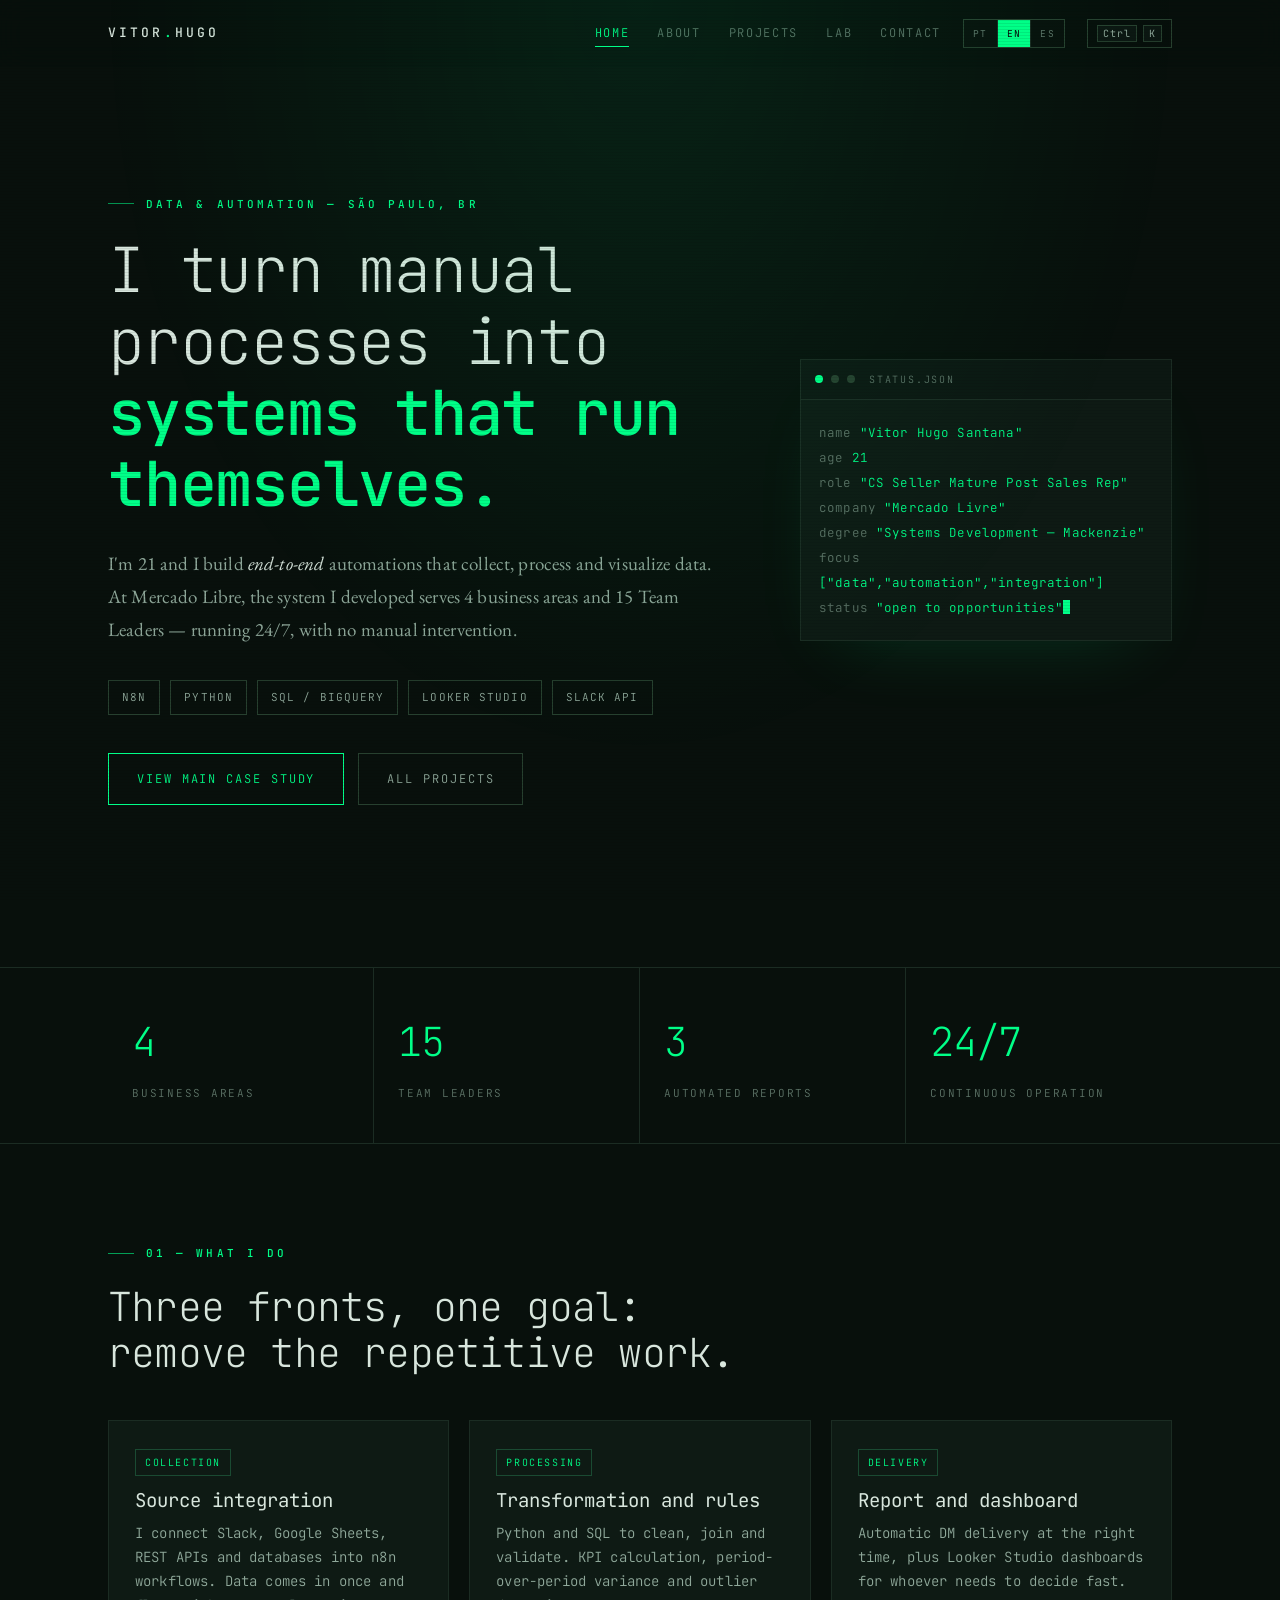
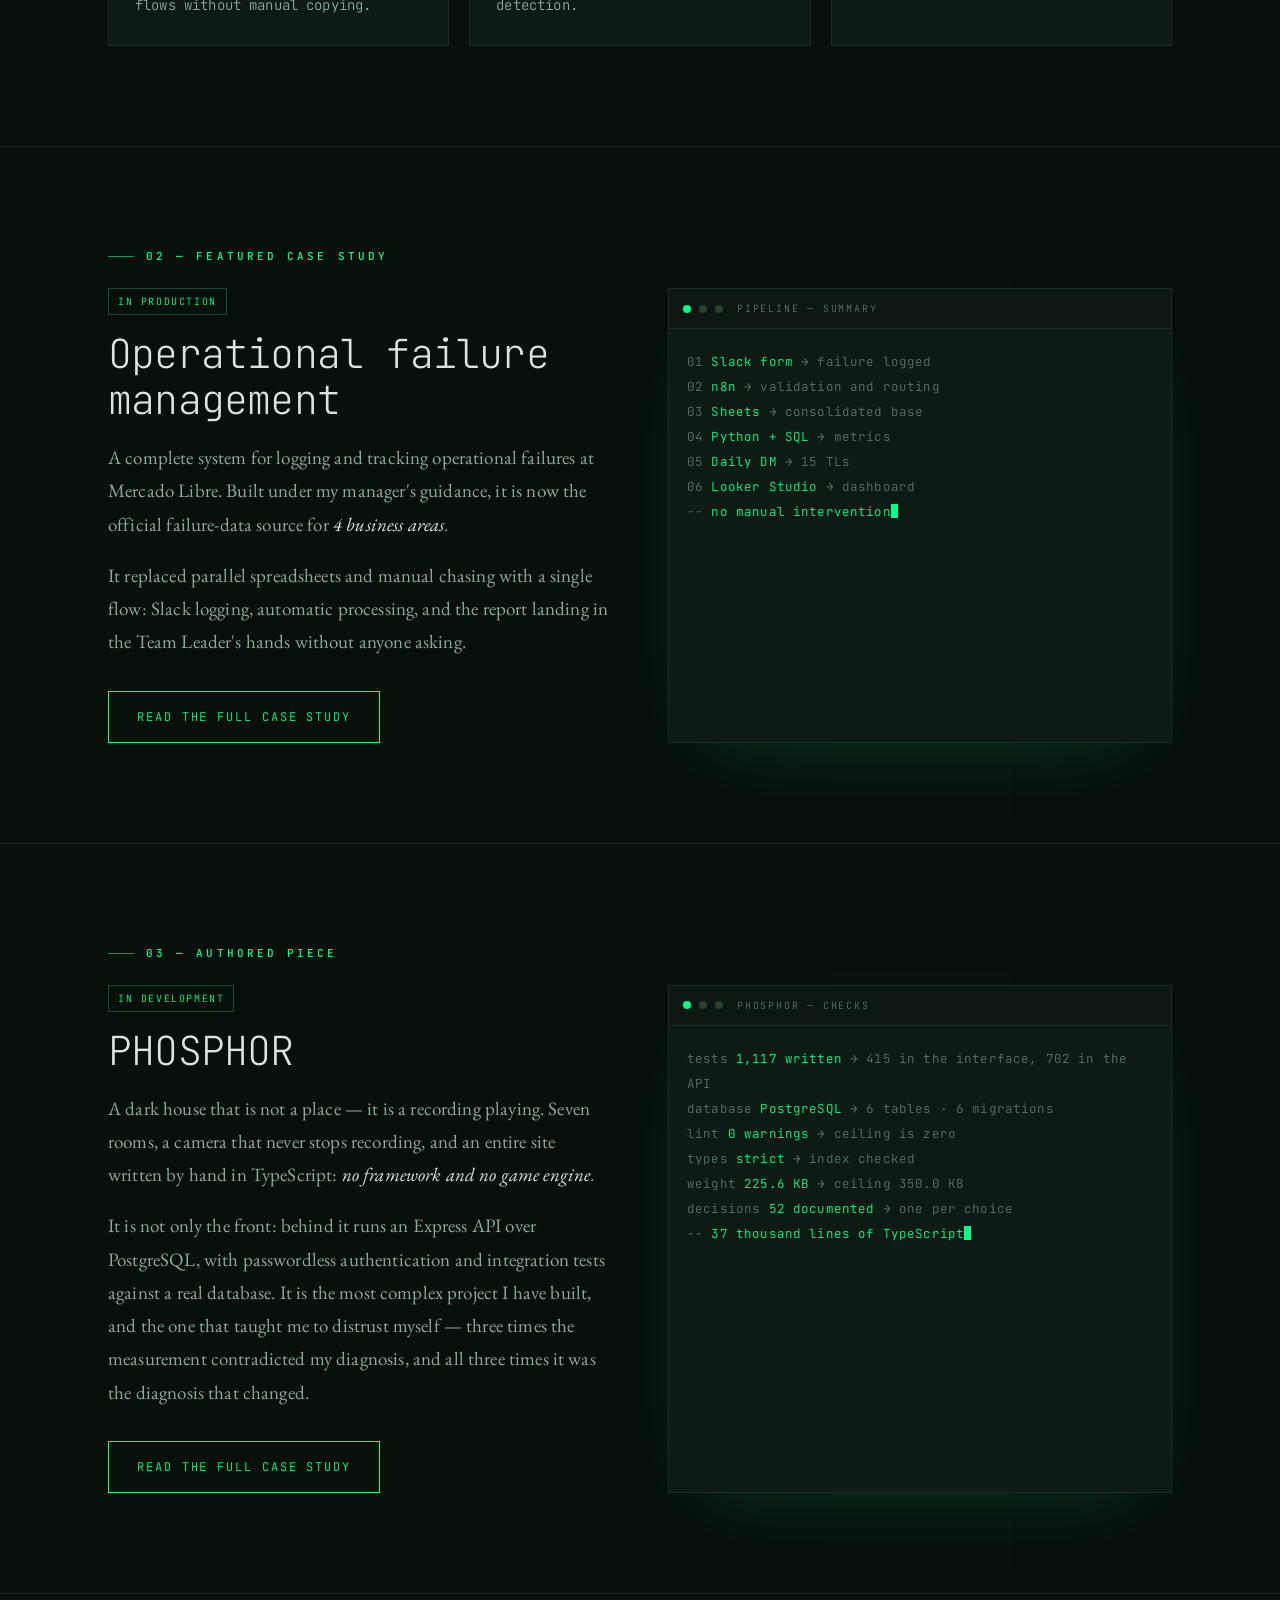
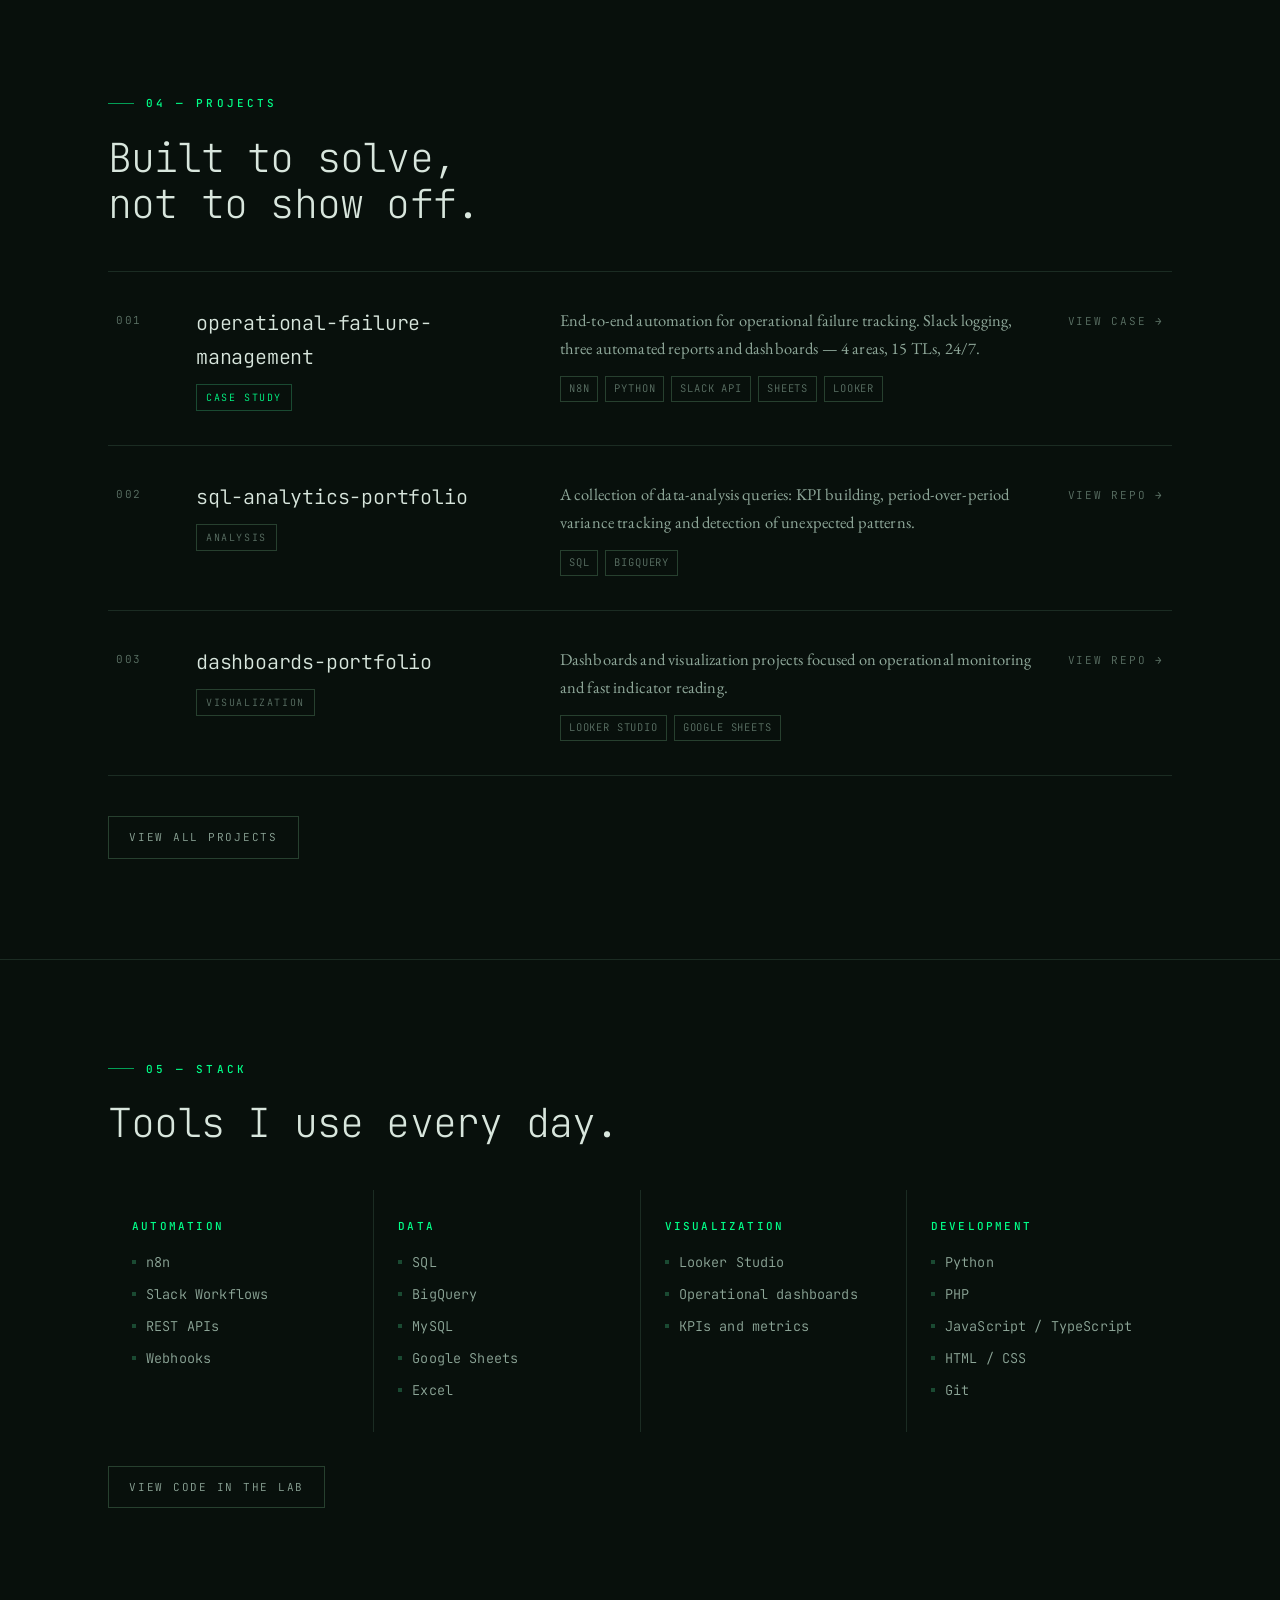
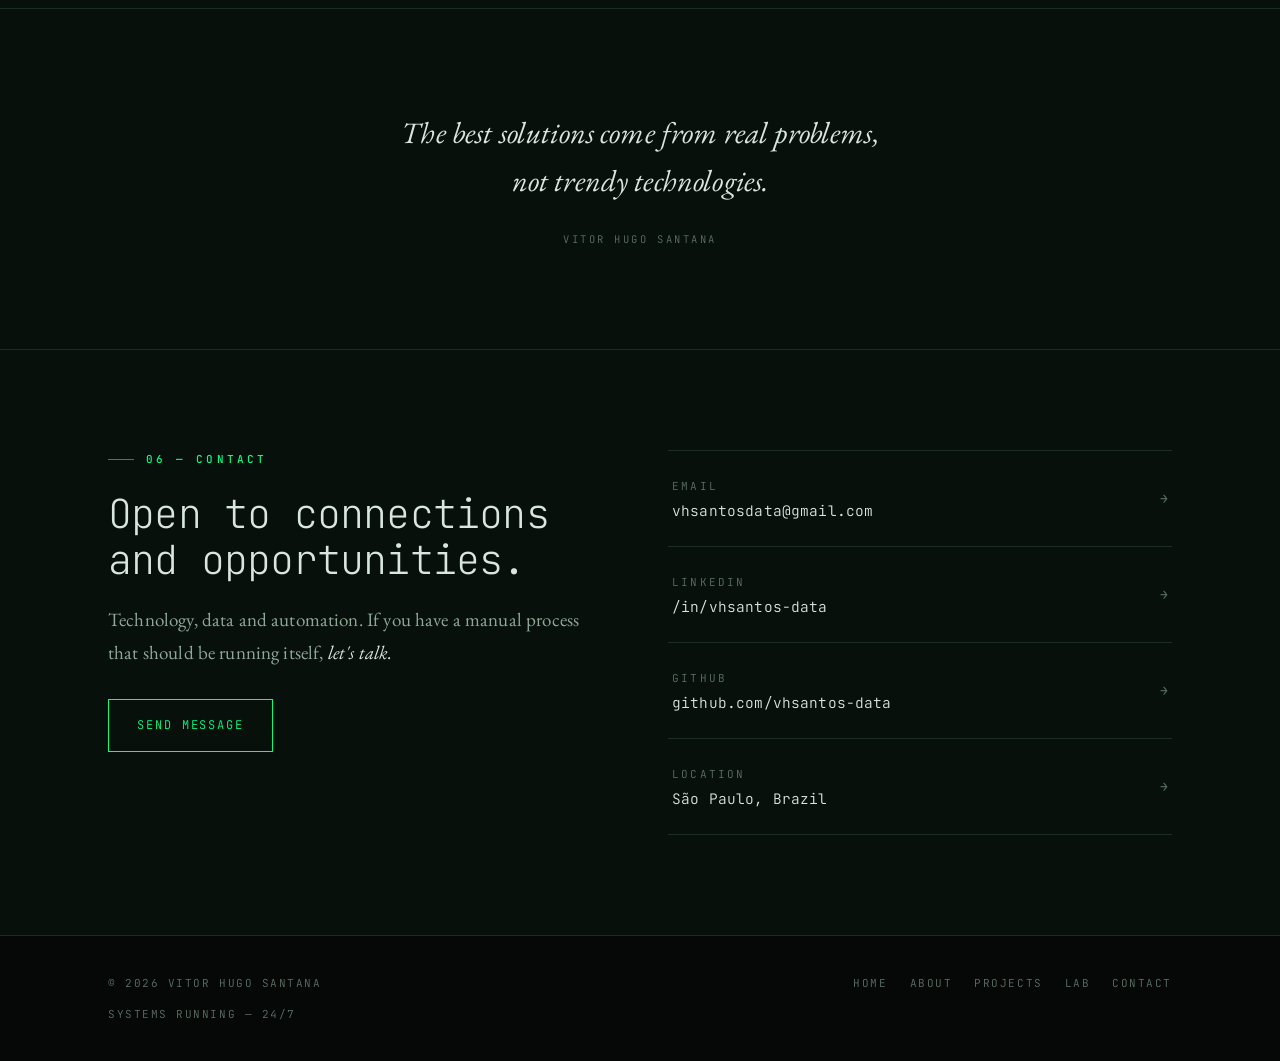
==== commit 20f355bc: "feat: PHOSPHOR no portfolio" ====
--- a/index.html
+++ b/index.html
@@ -195,10 +195,55 @@
     </div>
   </section>
 
+  <!-- ============ PEÇA AUTORAL ============ -->
+  <section style="border-top:1px solid var(--line)">
+    <div class="wrap">
+      <div class="eyebrow rv">03 — Peça autoral</div>
+
+      <div class="about-grid rv" data-d="1" style="margin-top:10px">
+        <div>
+          <span class="tag">Em desenvolvimento</span>
+          <h2 style="margin-top:16px">PHOSPHOR</h2>
+          <p class="lead">
+            Uma casa escura que não é um lugar — é uma gravação a passar. Sete salas,
+            uma câmara que nunca para de gravar, e um site inteiro escrito à mão em
+            TypeScript: <em>sem framework e sem motor de jogo</em>.
+          </p>
+          <p class="lead">
+            Não é só frente: por trás corre uma API em Express sobre PostgreSQL,
+            com autenticação sem palavra-passe e testes de integração contra um banco
+            verdadeiro. É o projeto mais complexo que já construí, e o que me ensinou
+            a desconfiar de mim — três vezes a medição contrariou o meu diagnóstico,
+            e das três foi o diagnóstico que mudou.
+          </p>
+          <div class="cta-row" style="margin-top:32px">
+            <a class="btn" href="cases/phosphor.html"><span>Ler o case completo</span></a>
+          </div>
+        </div>
+
+        <div class="terminal">
+          <div class="term-bar">
+            <span class="dot on"></span><span class="dot"></span><span class="dot"></span>
+            <span class="term-title">phosphor — verificações</span>
+          </div>
+          <div class="term-body">
+            <div><span class="k">testes</span> <span class="v">1 117 escritos</span> <span class="k">→ 415 na interface, 702 na API</span></div>
+            <div><span class="k">base</span> <span class="v">PostgreSQL</span> <span class="k">→ 6 tabelas · 6 migrações</span></div>
+            <div><span class="k">lint</span> <span class="v">0 avisos</span> <span class="k">→ teto é zero</span></div>
+            <div><span class="k">tipos</span> <span class="v">estrito</span> <span class="k">→ índice verificado</span></div>
+            <div><span class="k">peso</span> <span class="v">225.6 KB</span> <span class="k">→ teto 350.0 KB</span></div>
+            <div><span class="k">decisões</span> <span class="v">52 documentadas</span> <span class="k">→ uma por escolha</span></div>
+            <div><span class="k">--</span> <span class="v">37 mil linhas de TypeScript</span><span class="caret"></span></div>
+          </div>
+        </div>
+      </div>
+    </div>
+  </section>
+
   <!-- ============ PROJETOS (prévia) ============ -->
   <section style="border-top:1px solid var(--line)">
     <div class="wrap">
-      <div class="eyebrow rv">03 — Projetos</div>
+      <div class="eyebrow rv">04 — Projetos</div>
       <h2 class="rv" data-d="1">Construído para resolver,<br>não para demonstrar.</h2>
 
       <div class="proj-list rv" data-d="2" style="margin-top:44px">
@@ -266,7 +311,7 @@
   <!-- ============ STACK ============ -->
   <section style="border-top:1px solid var(--line)">
     <div class="wrap">
-      <div class="eyebrow rv">04 — Stack</div>
+      <div class="eyebrow rv">05 — Stack</div>
       <h2 class="rv" data-d="1">Ferramentas que uso<br>no dia a dia.</h2>
 
       <div class="stack-grid rv" data-d="2" style="margin-top:44px">
@@ -329,7 +374,7 @@
   <section>
     <div class="wrap contact-grid">
       <div>
-        <div class="eyebrow rv">05 — Contato</div>
+        <div class="eyebrow rv">06 — Contato</div>
         <h2 class="rv" data-d="1">Aberto a conexões<br>e oportunidades.</h2>
         <p class="lead rv" data-d="2" style="margin-top:20px">
           Tecnologia, dados e automação. Se você tem um processo manual que
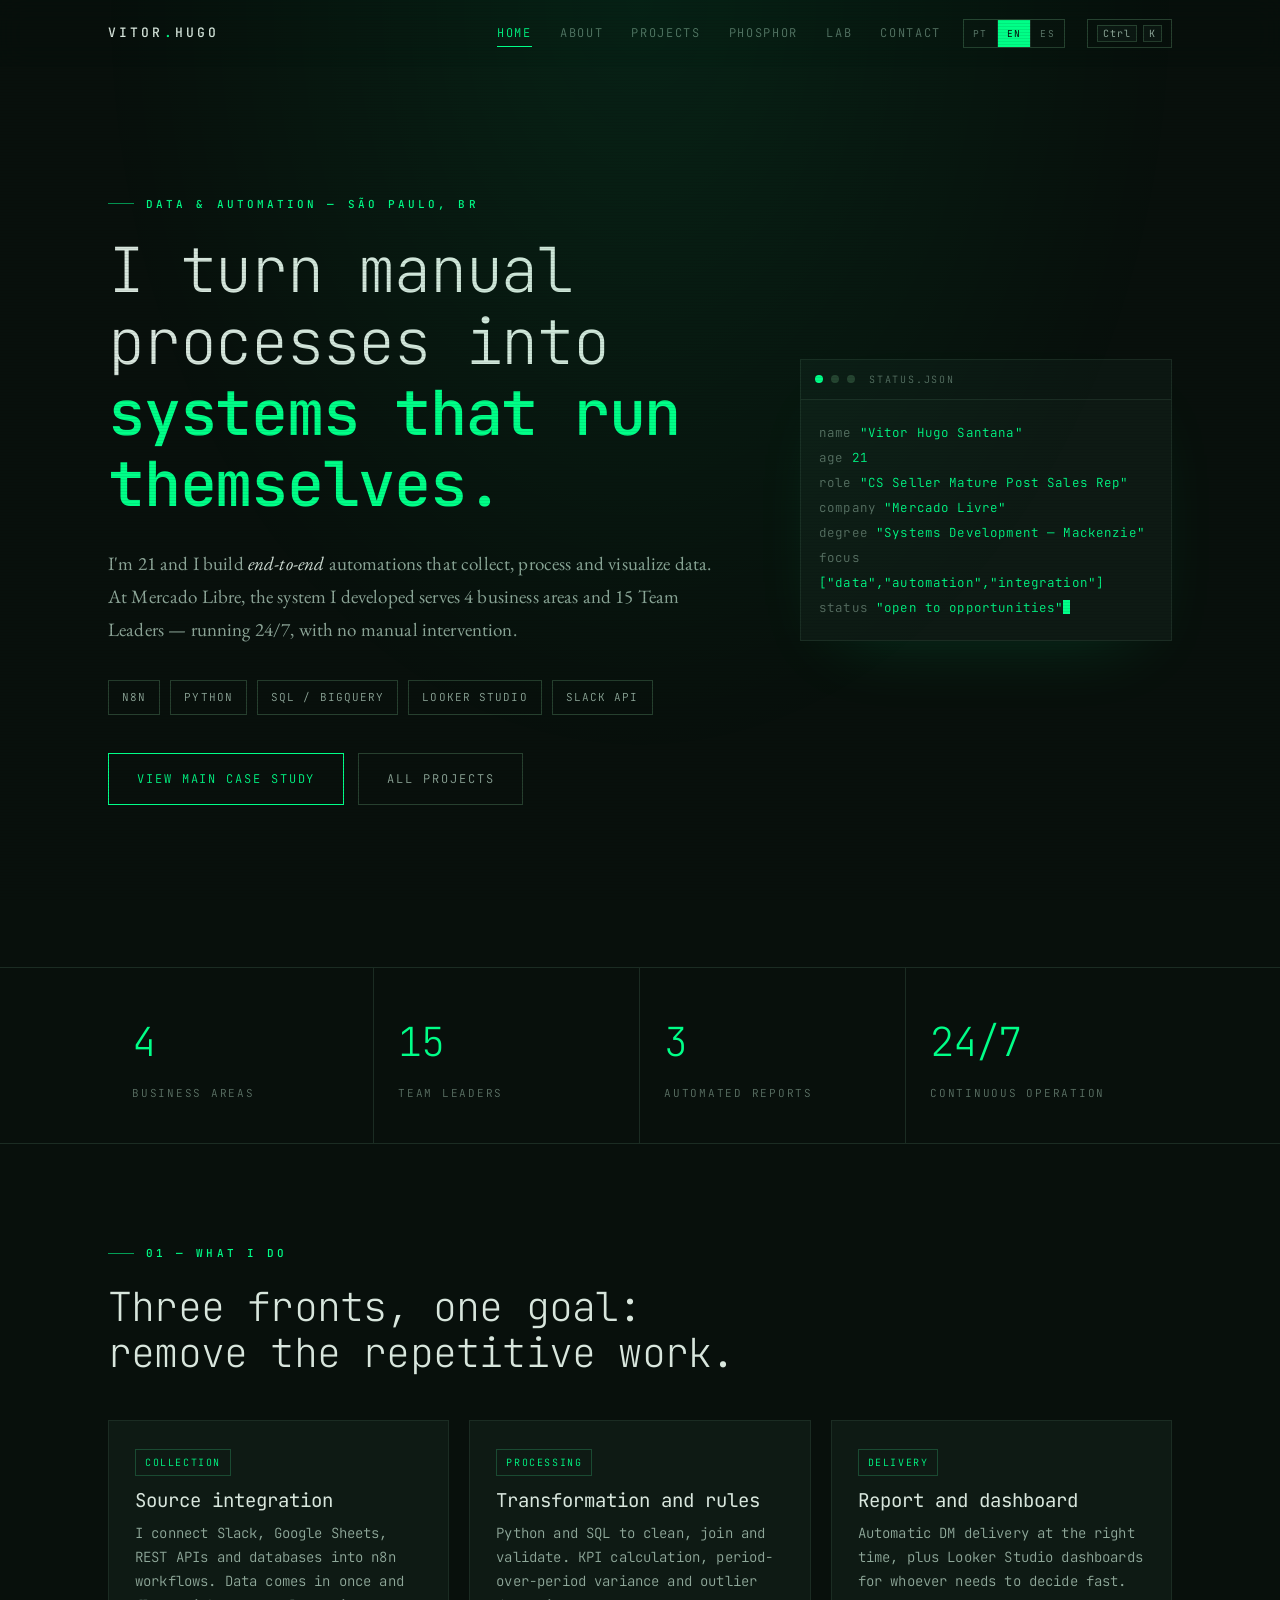
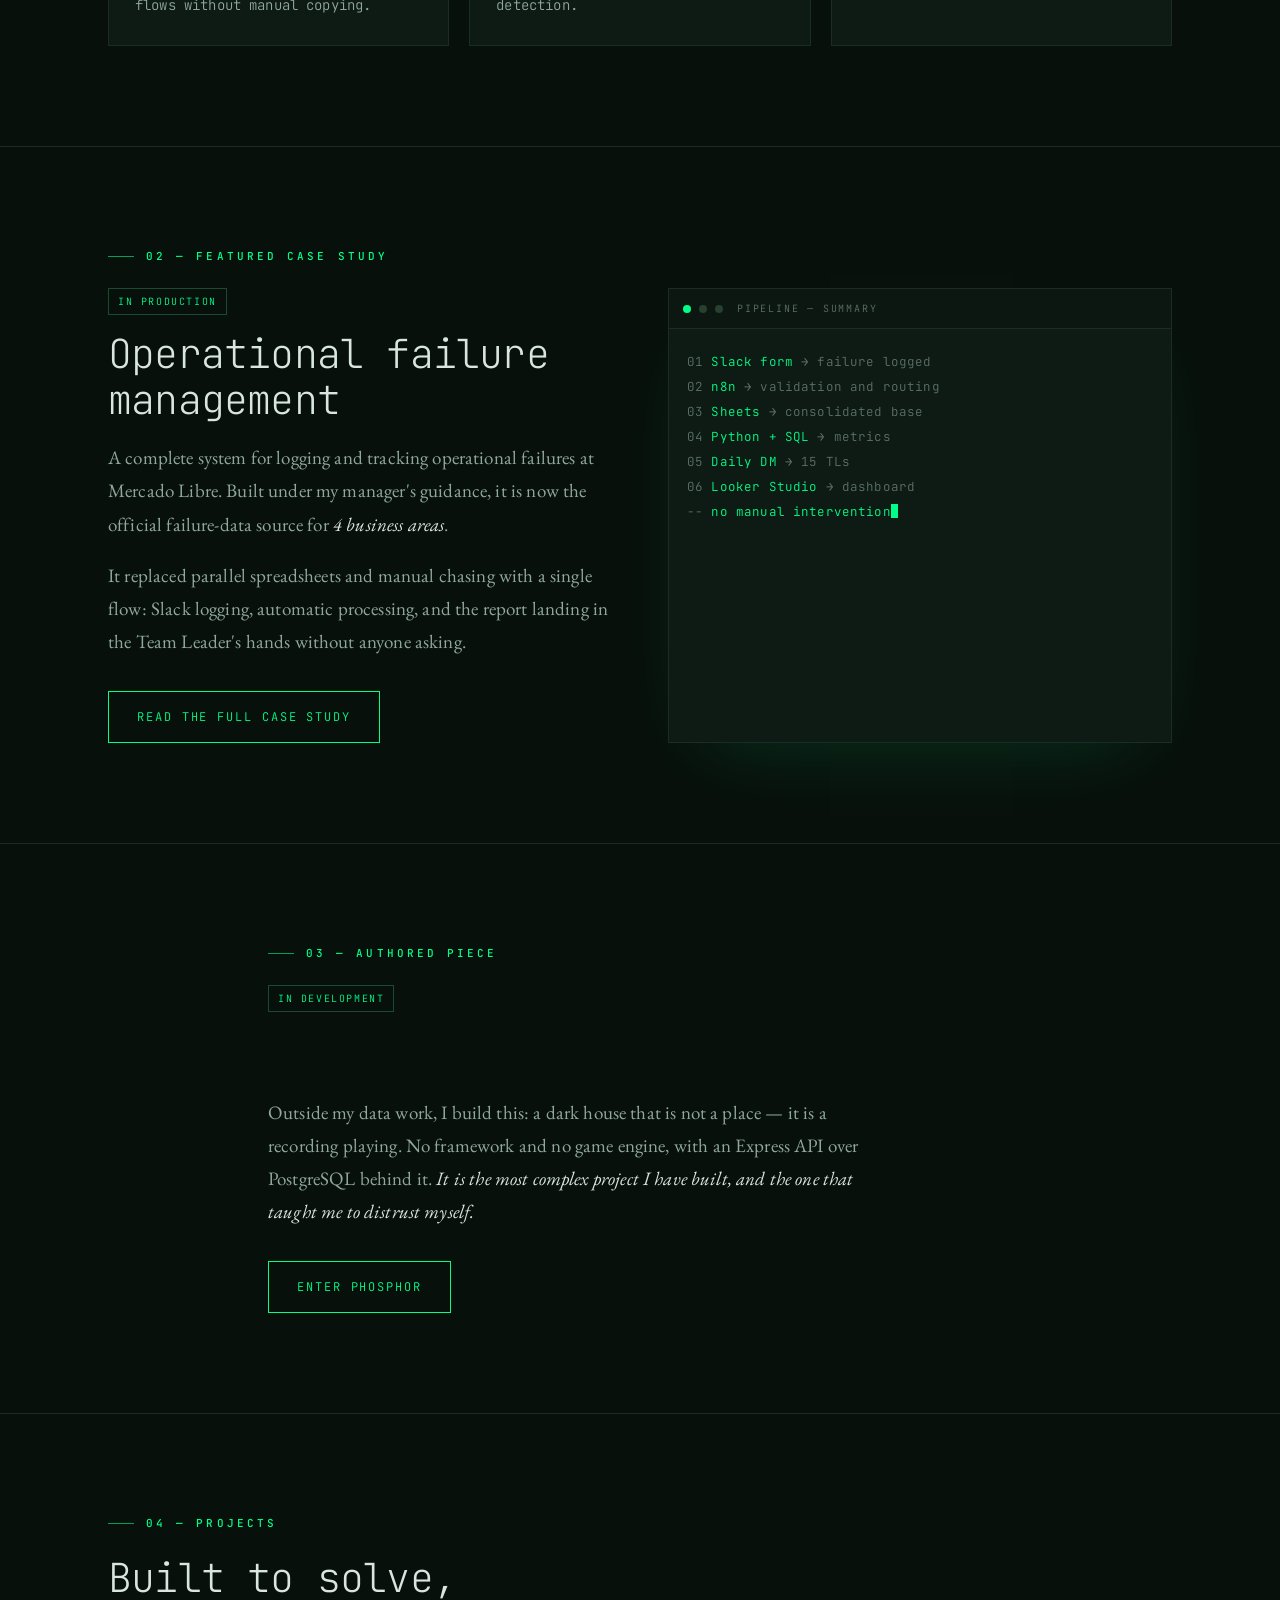
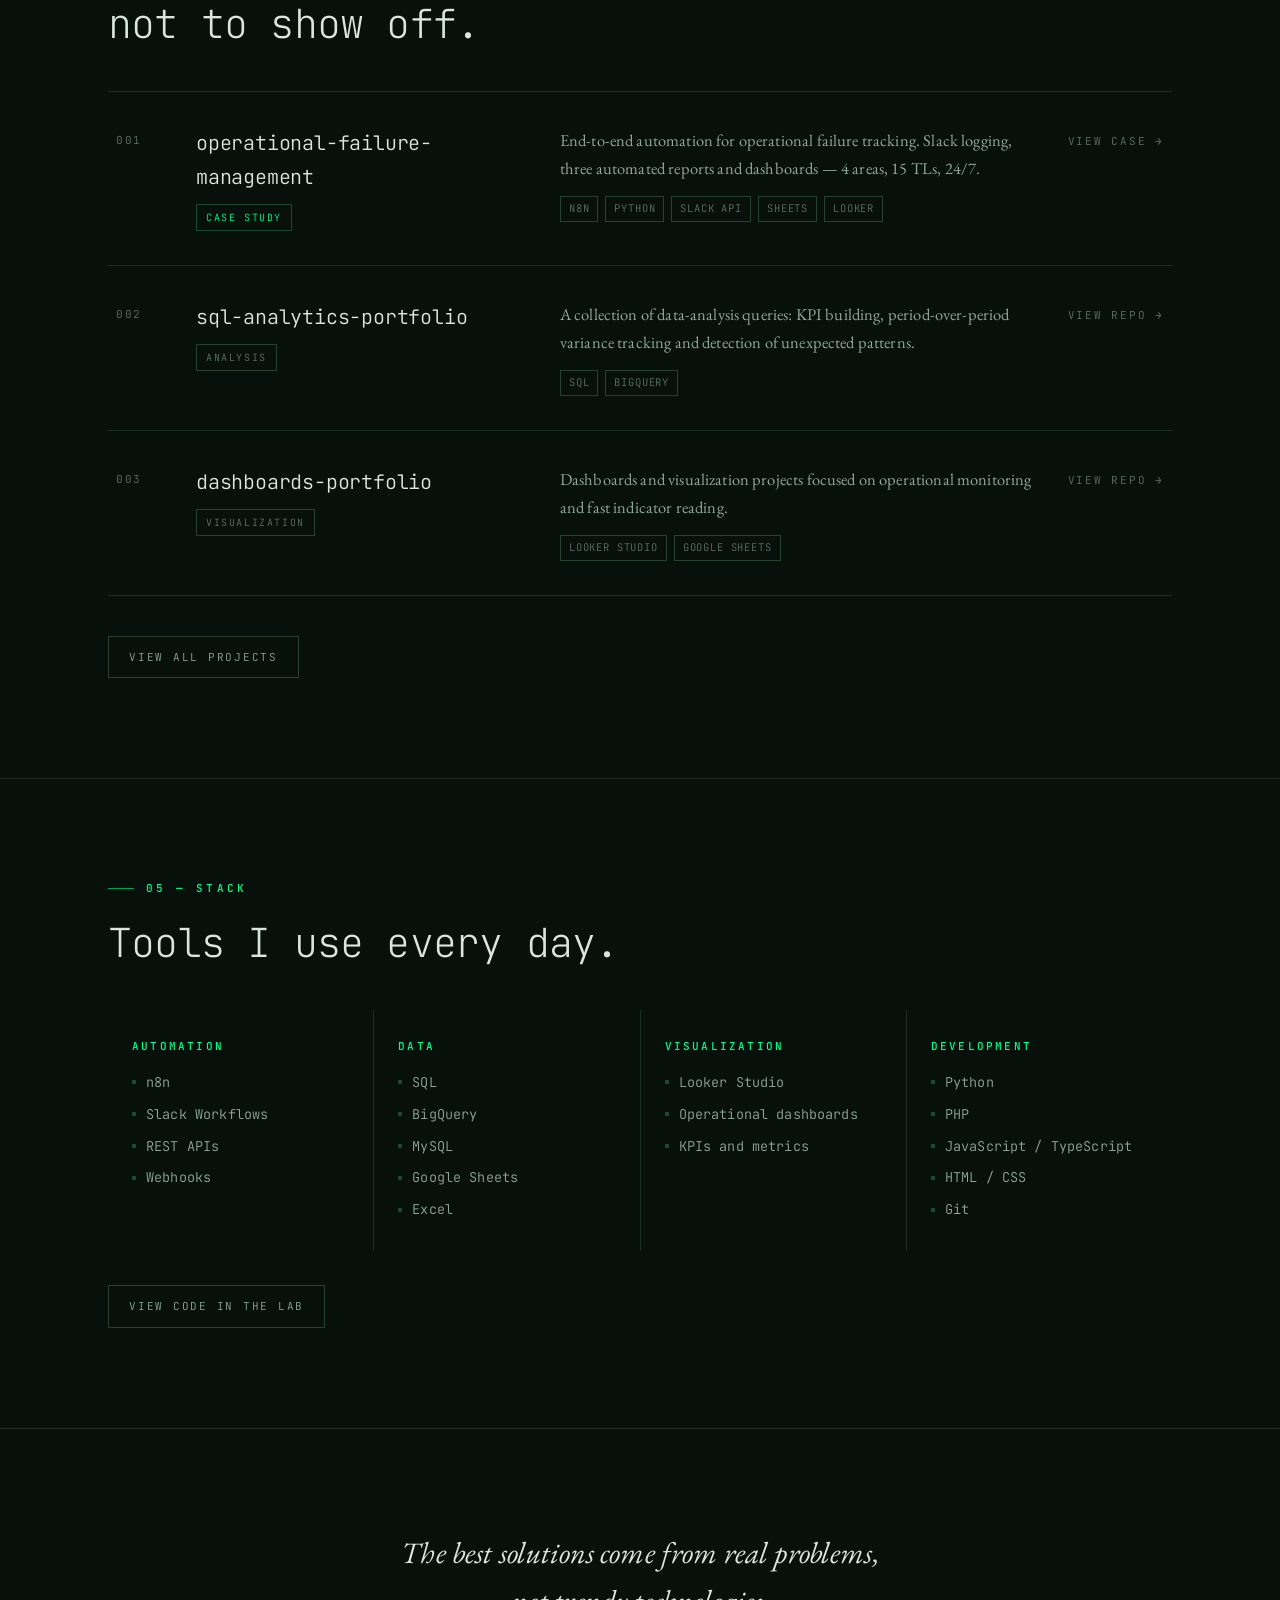
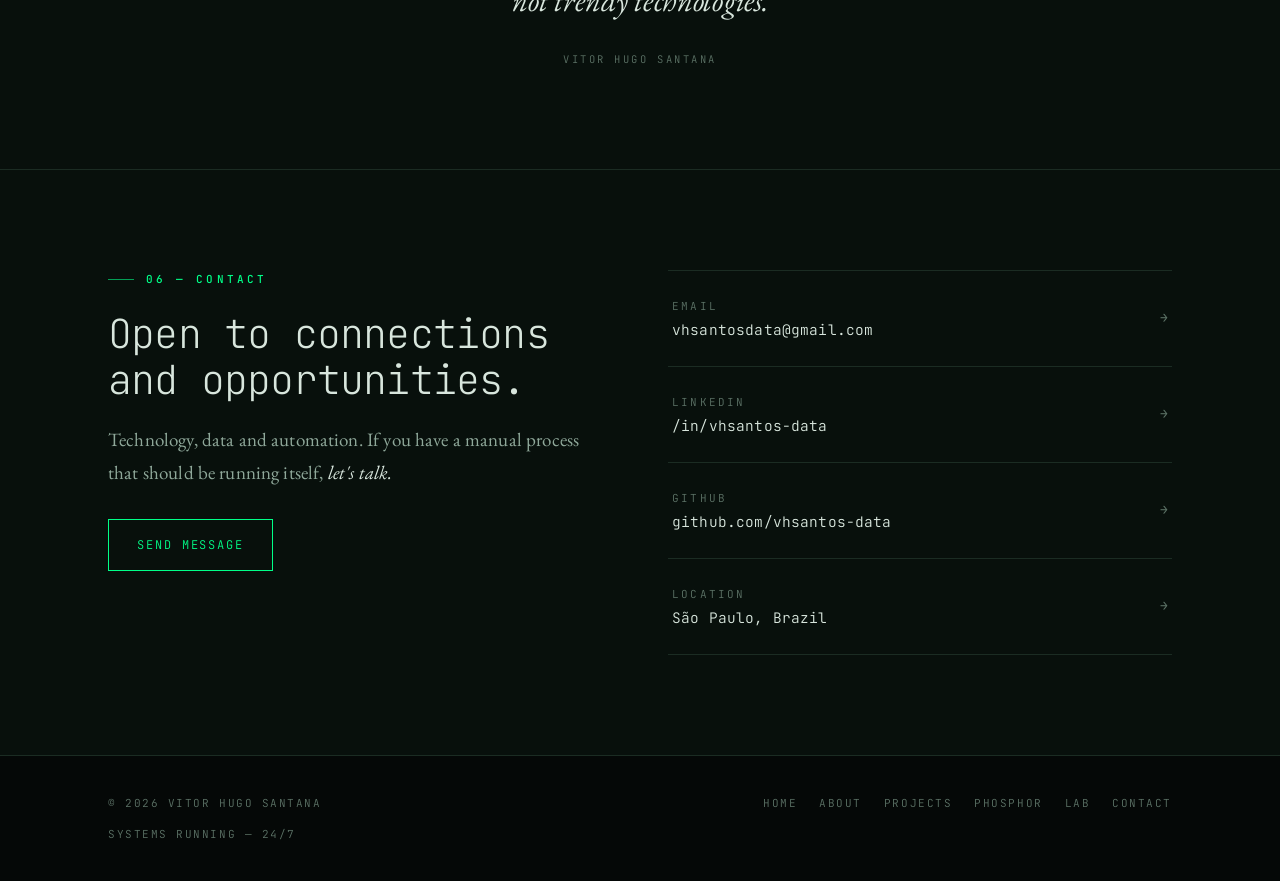
==== commit 40fa99e3: "feat: PHOSPHOR ganha aba própria; favicon e imagens de partilha A home tinha duas secções seguidas c" ====
--- a/index.html
+++ b/index.html
@@ -7,6 +7,7 @@
 <meta name="description" content="Desenvolvedor focado em dados e automação. Transformo processos manuais em sistemas que rodam sozinhos. n8n, Python, SQL, BigQuery, Looker Studio.">
 <meta name="author" content="Vitor Hugo Santana">
 <meta name="theme-color" content="#08100c">
+<link rel="icon" type="image/svg+xml" href="/favicon.svg">
 <link rel="canonical" href="https://vhsantos-data.github.io/">
 <meta property="og:title" content="Vitor Hugo Santana — Dados &amp; Automação">
 <meta property="og:description" content="Sistemas de automação end-to-end: n8n, Python, SQL, BigQuery, Looker Studio.">
@@ -34,6 +35,7 @@
       <a href="index.html">Home</a>
       <a href="sobre.html">Sobre</a>
       <a href="projetos.html">Projetos</a>
+      <a href="phosphor.html">PHOSPHOR</a>
       <a href="lab.html">Lab</a>
       <a href="contato.html">Contato</a>
     </nav>
@@ -197,45 +199,21 @@
 
   <!-- ============ PEÇA AUTORAL ============ -->
   <section style="border-top:1px solid var(--line)">
-    <div class="wrap">
+    <div class="wrap wrap-narrow">
       <div class="eyebrow rv">03 — Peça autoral</div>
 
-      <div class="about-grid rv" data-d="1" style="margin-top:10px">
-        <div>
-          <span class="tag">Em desenvolvimento</span>
-          <h2 style="margin-top:16px">PHOSPHOR</h2>
-          <p class="lead">
-            Uma casa escura que não é um lugar — é uma gravação a passar. Sete salas,
-            uma câmara que nunca para de gravar, e um site inteiro escrito à mão em
-            TypeScript: <em>sem framework e sem motor de jogo</em>.
-          </p>
-          <p class="lead">
-            Não é só frente: por trás corre uma API em Express sobre PostgreSQL,
-            com autenticação sem palavra-passe e testes de integração contra um banco
-            verdadeiro. É o projeto mais complexo que já construí, e o que me ensinou
-            a desconfiar de mim — três vezes a medição contrariou o meu diagnóstico,
-            e das três foi o diagnóstico que mudou.
-          </p>
-          <div class="cta-row" style="margin-top:32px">
-            <a class="btn" href="cases/phosphor.html"><span>Ler o case completo</span></a>
-          </div>
-        </div>
-
-        <div class="terminal">
-          <div class="term-bar">
-            <span class="dot on"></span><span class="dot"></span><span class="dot"></span>
-            <span class="term-title">phosphor — verificações</span>
-          </div>
-          <div class="term-body">
-            <div><span class="k">testes</span> <span class="v">1 117 escritos</span> <span class="k">→ 415 na interface, 702 na API</span></div>
-            <div><span class="k">base</span> <span class="v">PostgreSQL</span> <span class="k">→ 6 tabelas · 6 migrações</span></div>
-            <div><span class="k">lint</span> <span class="v">0 avisos</span> <span class="k">→ teto é zero</span></div>
-            <div><span class="k">tipos</span> <span class="v">estrito</span> <span class="k">→ índice verificado</span></div>
-            <div><span class="k">peso</span> <span class="v">225.6 KB</span> <span class="k">→ teto 350.0 KB</span></div>
-            <div><span class="k">decisões</span> <span class="v">52 documentadas</span> <span class="k">→ uma por escolha</span></div>
-            <div><span class="k">--</span> <span class="v">37 mil linhas de TypeScript</span><span class="caret"></span></div>
-          </div>
-        </div>
+      <span class="tag rv" data-d="1">Em desenvolvimento</span>
+      <h2 class="rv" data-d="1" style="margin-top:16px">PHOSPHOR</h2>
+
+      <p class="lead rv" data-d="2" style="margin-top:22px">
+        Fora do trabalho com dados, construo isto: uma casa escura que não é um lugar
+        — é uma gravação a passar. Sem framework e sem motor de jogo, com uma API em
+        Express sobre PostgreSQL por trás. <em>É o projeto mais complexo que já
+        construí, e o que me ensinou a desconfiar de mim.</em>
+      </p>
+
+      <div class="cta-row rv" data-d="3" style="margin-top:32px">
+        <a class="btn" href="phosphor.html"><span>Entrar no PHOSPHOR</span></a>
       </div>
     </div>
   </section>
@@ -432,6 +410,7 @@
       <a href="index.html">Home</a>
       <a href="sobre.html">Sobre</a>
       <a href="projetos.html">Projetos</a>
+      <a href="phosphor.html">PHOSPHOR</a>
       <a href="lab.html">Lab</a>
       <a href="contato.html">Contato</a>
     </nav>
@@ -452,7 +431,5 @@
 <script src="assets/js/i18n-dict.js" defer></script>
 <script src="assets/js/i18n.js" defer></script>
 <script src="assets/js/core.js" defer></script>
-<link rel="stylesheet" href="assets/css/core.css">
-<link rel="stylesheet" href="assets/css/fun.css">
 </body>
 </html>
